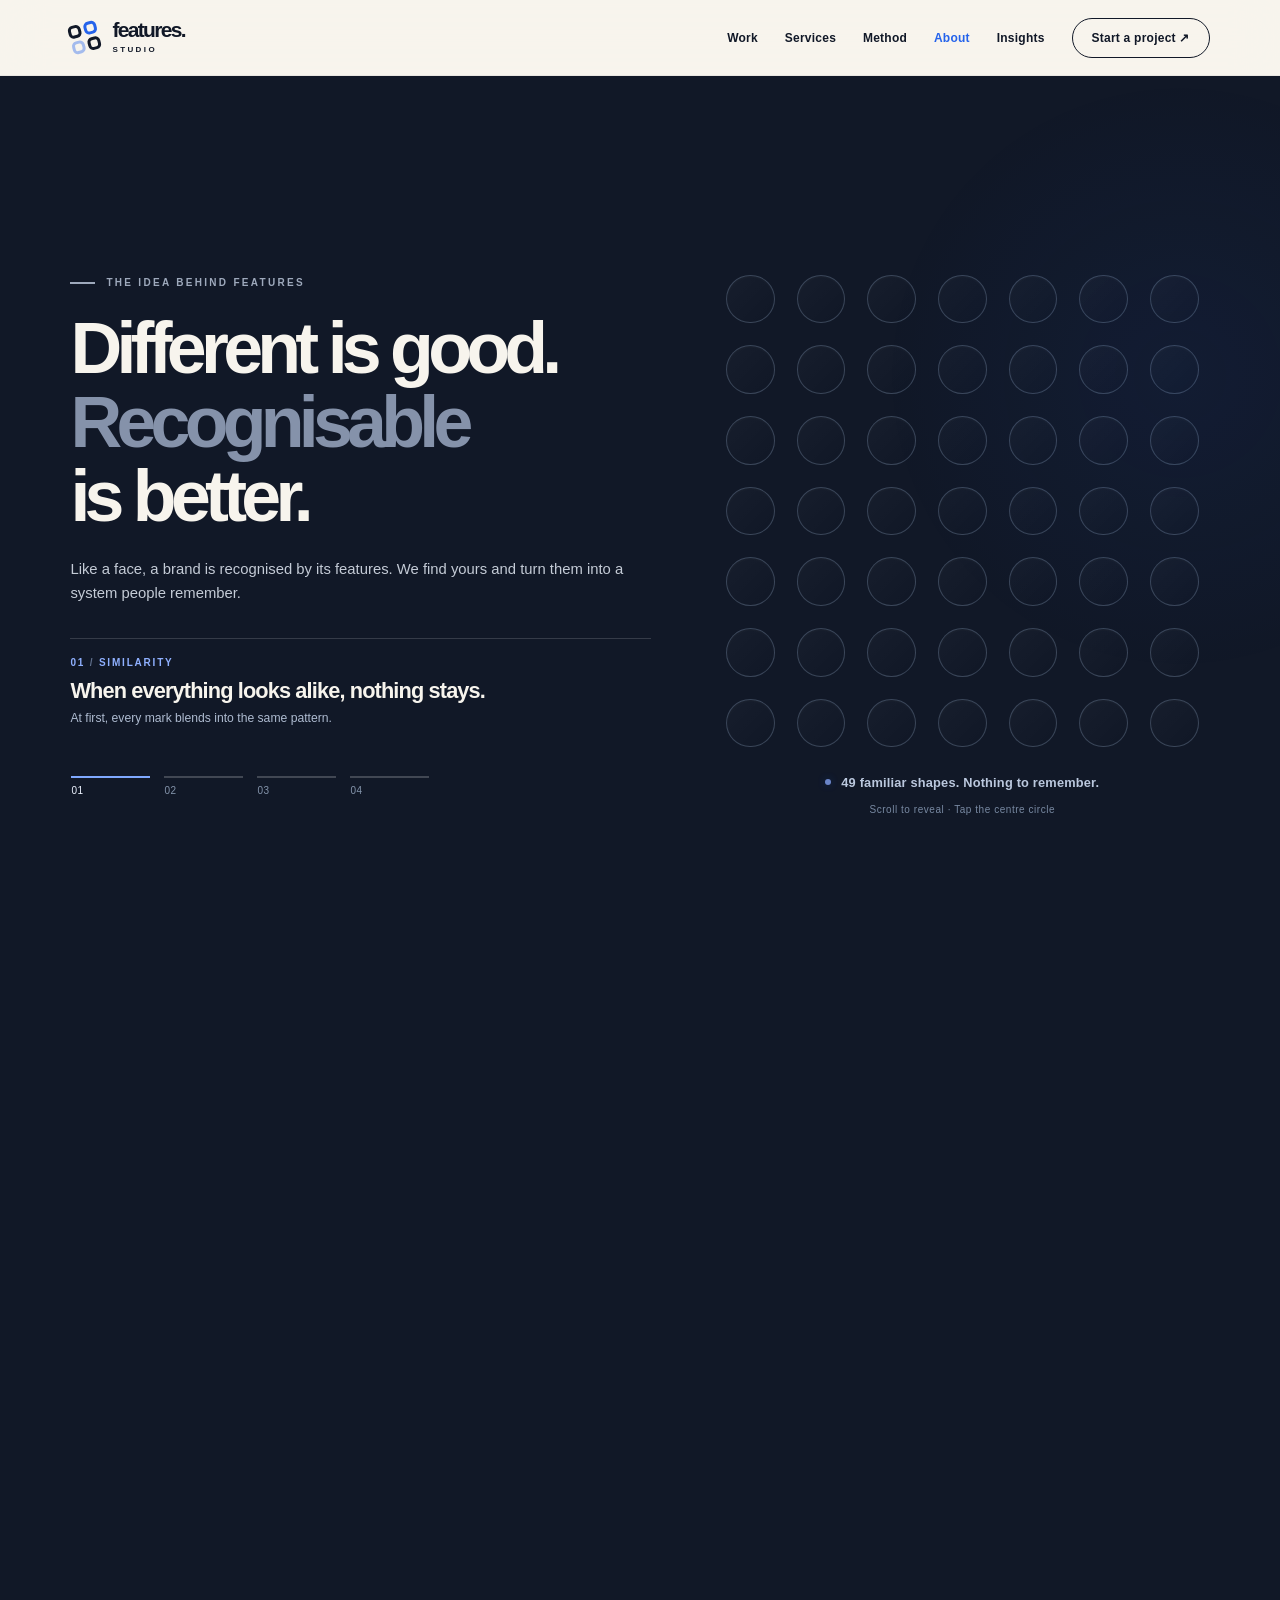
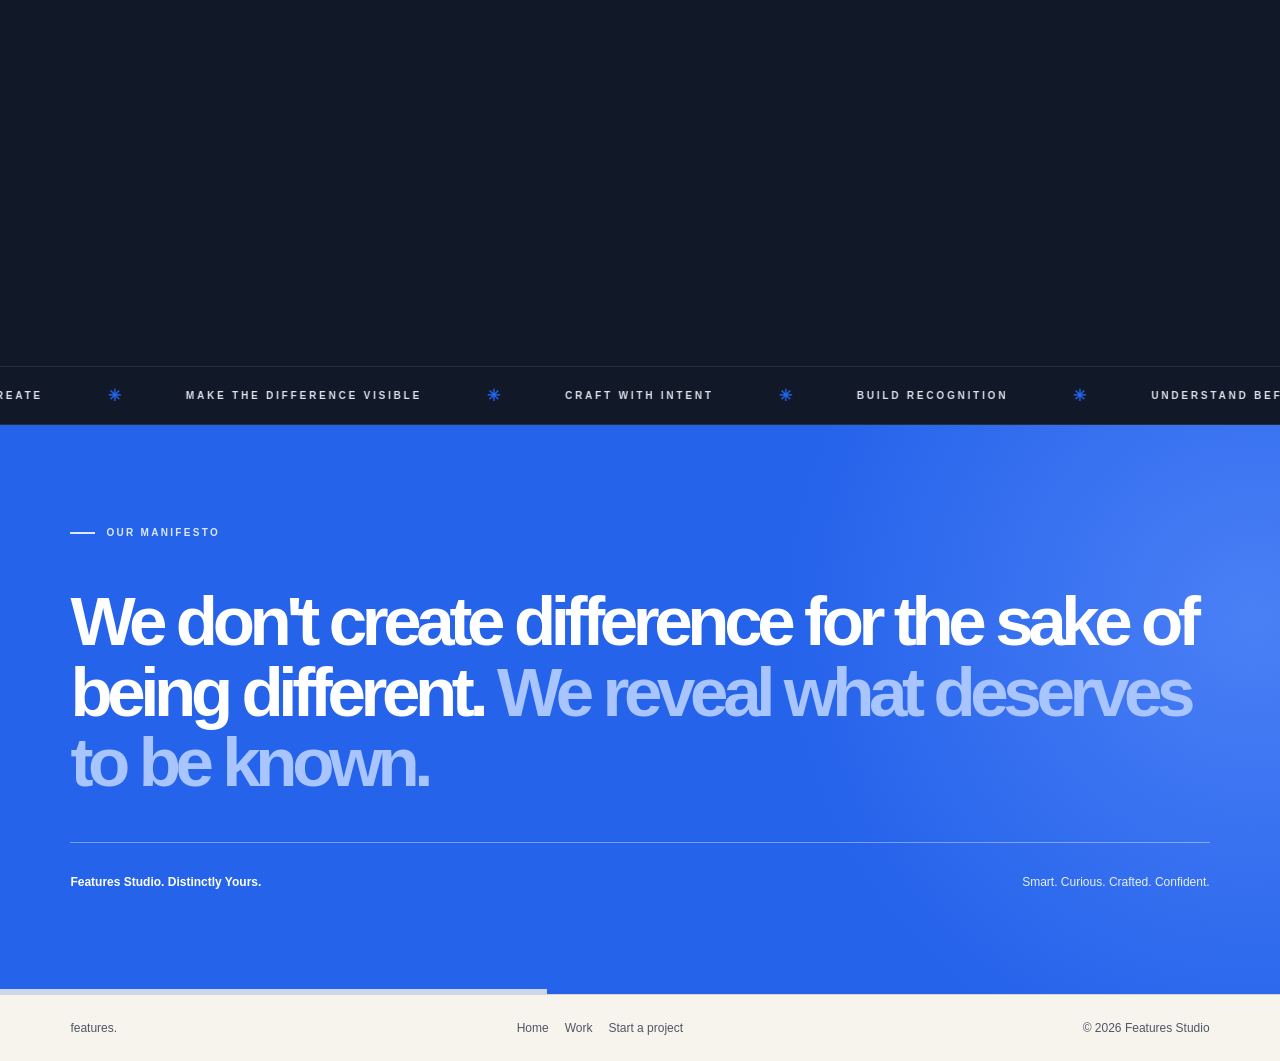
==== about.html @ ca1ebf0e "V10: add about.html" ====
<!DOCTYPE html>
<html lang="en"><head><meta charset="UTF-8"><meta name="viewport" content="width=device-width, initial-scale=1"><meta name="theme-color" content="#F7F4ED"><meta name="description" content="What makes a brand recognisable: the Features Studio philosophy."><title>About — Features Studio</title><link rel="stylesheet" href="studio-v10.css"><script>document.documentElement.classList.add('has-js')</script></head><body class="inner-page"><a class="a11y-skip" href="#main">Skip to content</a>
  <header class="site-nav" id="topbar">
    <a class="brand" href="index.html" aria-label="Features Studio home">
      <span class="brand-icon" aria-hidden="true"><span></span><span></span><span></span><span></span></span>
      <span class="brand-word">features.<small>studio</small></span>
    </a>
    <nav class="nav-links" id="navlinks" aria-label="Main navigation"><a href="work.html">Work</a><a href="services.html">Services</a><a href="method.html">Method</a><a href="about.html" aria-current="page">About</a><a href="insights.html">Insights</a><a href="contact.html" class="nav-cta">Start a project ↗</a></nav>
    <button class="menu-button" id="menubtn" aria-label="Open navigation" aria-controls="navlinks" aria-expanded="false"><svg viewBox="0 0 24 24" fill="none" stroke="currentColor" stroke-width="1.8" stroke-linecap="round"><path d="M3 8h18M3 16h18"/></svg></button>
  </header>
  <main id="main" class="site-content"><section class="idea idea-recognition" id="philosophy" aria-labelledby="idea-title" data-stage="0">
      <div class="idea-sticky">
        <div class="wrap idea-grid">
          <div class="idea-copy">
            <div class="overline" style="color:#9ea9bc">The idea behind Features</div>
            <h2 id="idea-title">Different is good.<br/><em>Recognisable</em><br/>is better.</h2>
            <p class="intro">Like a face, a brand is recognised by its features. We find yours and turn them into a system people remember.</p>
            <div class="recognition-copy" role="status" aria-live="polite" aria-atomic="true">
              <div class="recognition-caption"><span class="recognition-number" id="recognition-number">01</span><span class="recognition-divider"> / </span><span id="recognition-name">SIMILARITY</span></div>
              <h3 id="recognition-title">When everything looks alike, nothing stays.</h3>
              <p id="recognition-description">At first, every mark blends into the same pattern.</p>
            </div>
            <div class="recognition-navigation" role="group" aria-label="Explore the four stages of recognition">
              <button type="button" class="recognition-step is-active" data-recognition-step="0" aria-pressed="true" aria-label="Stage 1: Similarity"><span class="recognition-step-rail"></span><span>01</span></button>
              <button type="button" class="recognition-step" data-recognition-step="1" aria-pressed="false" aria-label="Stage 2: Distinction"><span class="recognition-step-rail"></span><span>02</span></button>
              <button type="button" class="recognition-step" data-recognition-step="2" aria-pressed="false" aria-label="Stage 3: System"><span class="recognition-step-rail"></span><span>03</span></button>
              <button type="button" class="recognition-step" data-recognition-step="3" aria-pressed="false" aria-label="Stage 4: Recognition"><span class="recognition-step-rail"></span><span>04</span></button>
            </div>
          </div>
          <div class="difference-board">
            <div class="recognition-visual">
              <div class="recognition-halo" aria-hidden="true"></div>
              <div class="recognition-grid-wrap">
                <svg class="recognition-connections" viewBox="0 0 700 700" aria-hidden="true" focusable="false">
                  <path d="M350 350 L350 250 M350 350 L250 350 M350 350 L450 350 M350 350 L350 450" />
                  <path class="recognition-secondary-lines" d="M350 250 L250 250 L250 350 M350 250 L450 250 L450 350 M250 350 L250 450 L350 450 M450 350 L450 450 L350 450" />
                </svg>
                <div class="dot-board" id="dotboard" aria-label="An interactive grid of 49 features. The centre is your defining feature; tap it to advance the story."></div>
              </div>
              <p class="recognition-visual-note"><span class="recognition-live-dot" aria-hidden="true"></span><span id="recognition-visual-label">49 familiar shapes. Nothing to remember.</span></p>
              <p class="recognition-hint" id="recognition-hint">Scroll to reveal · Tap the centre circle</p>
            </div>
          </div>
        </div>
      </div>
    </section><div class="ticker" aria-hidden="true"><div class="ticker-track"><span>Understand before create</span><b>✳</b><span>Make the difference visible</span><b>✳</b><span>Craft with intent</span><b>✳</b><span>Build recognition</span><b>✳</b><span>Understand before create</span><b>✳</b><span>Make the difference visible</span><b>✳</b><span>Craft with intent</span><b>✳</b><span>Build recognition</span><b>✳</b></div></div><section class="manifesto" id="studio" aria-labelledby="manifesto-title"><div class="wrap reveal"><div class="overline">Our manifesto</div><h2 id="manifesto-title">We don't create difference for the sake of being different. <em>We reveal what deserves to be known.</em></h2><div class="manifesto-foot"><strong>Features Studio. Distinctly Yours.</strong><span>Smart. Curious. Crafted. Confident.</span></div></div></section></main><footer class="page-footer"><a href="index.html" aria-label="Features Studio home">features.</a><nav aria-label="Footer navigation"><a href="index.html">Home</a><a href="work.html">Work</a><a href="contact.html">Start a project</a></nav><span>© <span id="year"></span> Features Studio</span></footer><script src="studio-v10.js" defer></script></body></html>
---- studio-v10.css ----
:root{--ink:#111827;--paper:#F7F4ED;--blue:#2563EB;--sand:#DCC9A6;--amber:#F97316;--soft-ink:#4f5665;--line:rgba(17,24,39,.14);--white:#fff;--ease:cubic-bezier(.2,.8,.2,1);--gutter:clamp(24px,5.5vw,104px)}
  *,*::before,*::after{box-sizing:border-box}
  html{scroll-behavior:smooth;scroll-padding-top:84px}
  body{margin:0;background:var(--paper);color:var(--ink);font-family:-apple-system,BlinkMacSystemFont,'Segoe UI',Arial,sans-serif;-webkit-font-smoothing:antialiased;overflow-x:hidden}
  a{color:inherit;text-decoration:none}
  button,input,textarea{font:inherit}
  button{cursor:pointer}
  ::selection{background:var(--blue);color:#fff}
  .a11y-skip{position:absolute;top:-60px;left:15px;z-index:100;color:#fff;background:var(--ink);padding:12px 15px}.a11y-skip:focus{top:12px}
  .site-nav{position:fixed;z-index:50;top:0;left:0;right:0;height:76px;display:flex;align-items:center;justify-content:space-between;padding:0 var(--gutter);background:rgba(247,244,237,.88);border-bottom:1px solid rgba(17,24,39,.06);backdrop-filter:blur(22px);-webkit-backdrop-filter:blur(22px);transition:box-shadow .3s ease,background .3s ease}
  .site-nav.scrolled{box-shadow:0 7px 36px rgba(17,24,39,.045)}
  .brand{display:flex;gap:13px;align-items:center;white-space:nowrap}
  .brand-icon{width:29px;height:29px;display:grid;grid-template-columns:repeat(2,1fr);gap:3px;transform:rotate(-15deg)}
  .brand-icon span{border:3.5px solid var(--ink);border-radius:5px}.brand-icon span:nth-child(2){border-color:var(--blue)}.brand-icon span:nth-child(3){border-color:var(--blue);opacity:.4}
  .brand-word{font-size:21px;font-weight:780;letter-spacing:-.08em;line-height:.9}.brand-word small{display:block;font-weight:650;font-size:8px;letter-spacing:.3em;margin-top:6px;text-transform:uppercase}
  .nav-links{display:flex;align-items:center;gap:clamp(21px,2.25vw,42px)}.nav-links a{font-size:12px;font-weight:620;letter-spacing:.02em;transition:color .2s}.nav-links a:hover{color:var(--blue)}
  .nav-links .nav-cta{padding:12px 19px;border:1px solid var(--ink);border-radius:50px}.nav-links .nav-cta:hover{border-color:var(--blue)}
  .menu-button{display:none;width:44px;height:44px;border:0;background:none;align-items:center;justify-content:center;color:var(--ink)}.menu-button svg{width:25px;height:25px}
  .site-content{padding-top:76px}.wrap{max-width:1680px;margin:0 auto;padding-inline:var(--gutter)}
  .overline{font-size:10px;font-weight:720;letter-spacing:.23em;text-transform:uppercase;display:flex;align-items:center;gap:11px}.overline:before{content:"";width:25px;height:2px;background:currentColor;display:inline-block}
  .section-index{display:flex;align-items:center;gap:14px;color:#657086;font-weight:650;font-size:11px;letter-spacing:.14em;text-transform:uppercase}.section-index .index-number{color:var(--blue)}
  .hero{min-height:calc(100vh - 76px);position:relative;overflow:hidden;padding-top:clamp(80px,10vw,140px);padding-bottom:30px}
  .hero-copy{position:relative;z-index:2;max-width:1370px;margin:auto;text-align:center}
  .hero-kicker{font-size:10px;font-weight:700;letter-spacing:.24em;text-transform:uppercase;color:#5e6778;margin-bottom:33px}
  .hero h1{font-size:clamp(52px,7.5vw,122px);letter-spacing:-.087em;font-weight:690;line-height:.99;margin:0 auto;max-width:1390px}
  .hero h1 .line{display:block}.hero h1 .blue{color:var(--blue)}
  .hero-desc{font-size:clamp(14px,1.37vw,18px);color:#5c6574;max-width:440px;line-height:1.66;margin:29px auto 0}
  .hero-actions{display:flex;gap:10px;justify-content:center;margin-top:28px}
  .pill{display:inline-flex;align-items:center;justify-content:center;gap:13px;border-radius:100px;font-size:12px;font-weight:680;min-height:47px;padding:0 21px;transition:transform .25s var(--ease),background .25s,box-shadow .25s;border:1px solid transparent}
  .pill:hover{transform:translateY(-2px)}.pill.solid{background:var(--ink);color:var(--paper)}.pill.solid:hover{background:var(--blue);box-shadow:0 12px 30px #2563eb25}.pill.outline{border-color:#bec3cc;background:rgba(255,255,255,.16)}.pill.outline:hover{border-color:var(--blue)}
  .pill svg{width:15px;height:15px}
  .hero-art{position:relative;margin:clamp(25px,4vw,60px) auto 0;max-width:1360px;min-height:clamp(280px,34vw,530px);isolation:isolate}
  .hero-art:before{content:"";position:absolute;left:50%;top:55%;width:70%;height:50%;transform:translate(-50%,-50%);background:radial-gradient(ellipse,#2563eb18,transparent 70%);filter:blur(20px)}
  .hero-visual{position:absolute;inset:-7% 0 -13%;width:100%;height:116%;overflow:visible;filter:drop-shadow(0 30px 22px #0d2f7b10)}
  .orbit-group{transform-origin:50% 52%;animation:levitate 9s ease-in-out infinite}.orbit-group.alt{animation-delay:-4s}
  @keyframes levitate{0%,100%{transform:translateY(-7px) rotate(-1deg)}50%{transform:translateY(8px) rotate(1deg)}}
  .hero-meta{position:absolute;left:var(--gutter);bottom:15px;color:#7b7f88;font-size:10px;line-height:1.8;letter-spacing:.1em}.hero-meta-right{left:auto;right:var(--gutter);text-align:right}
  .ticker{background:var(--ink);color:#dfe4ec;border-top:1px solid #ffffff19;border-bottom:1px solid #ffffff19;overflow:hidden;display:flex;white-space:nowrap;padding:19px 0;gap:65px}
  .ticker-track{display:flex;align-items:center;gap:65px;min-width:max-content;animation:marquee 32s linear infinite}.ticker span{font-size:10px;letter-spacing:.28em;text-transform:uppercase;font-weight:760}.ticker b{color:var(--blue);font-size:16px}@keyframes marquee{to{transform:translateX(-50%)}}
  .idea{background:var(--ink);color:var(--paper);padding:clamp(120px,14vw,215px) 0 clamp(100px,10vw,180px);overflow:hidden;position:relative}
  .idea:after{content:"";position:absolute;right:-200px;top:0;width:600px;height:600px;background:radial-gradient(circle,#2563eb10,transparent 70%);pointer-events:none}
  .idea-grid{display:grid;grid-template-columns:1.2fr 1fr;align-items:center;gap:8%}.idea h2{font-size:clamp(54px,6.1vw,104px);font-weight:620;line-height:1.035;letter-spacing:-.08em;margin:32px 0 31px;max-width:850px}.idea h2 em{font-style:normal;color:#8592aa}.idea .intro{color:#c4cbd6;font-size:clamp(15px,1.3vw,19px);max-width:490px;line-height:1.7}
  .difference-board{position:relative;height:clamp(400px,45vw,600px);display:flex;align-items:center;justify-content:center}
  .dot-board{display:grid;grid-template-columns:repeat(7,1fr);gap:clamp(9px,1.4vw,20px);transform:perspective(900px) rotateX(7deg) rotateY(-9deg)}.dot-board span{display:block;width:clamp(24px,3.1vw,46px);height:clamp(24px,3.1vw,46px);border-radius:50%;border:1.7px solid #68718180;background:linear-gradient(135deg,#ffffff05,#ffffff01);transition:transform .4s var(--ease),border-color .4s}.dot-board span:hover{transform:scale(1.22);border-color:var(--sand)}.dot-board span.the-one{background:radial-gradient(circle at 32% 25%,#8ab2ff,var(--blue) 55%,#0d3287);border-color:#9bc0ff;box-shadow:0 0 26px #2563eb8a,0 0 100px #2563eb55;transform:scale(1.24);animation:pulse 4s ease-in-out infinite}@keyframes pulse{50%{box-shadow:0 0 45px #2563ebaa,0 0 115px #2563eb66;transform:scale(1.38)}}
  .board-note{position:absolute;font-size:10px;letter-spacing:.12em;color:#7b879e;bottom:15px;right:8%;text-transform:uppercase}
  .statement-strip{padding:30px 0 70px;background:var(--ink);color:#8c9bb4}.statement-strip .wrap{display:flex;justify-content:space-between;gap:25px;border-top:1px solid #ffffff28;padding-top:29px}.statement-strip span{font-size:11px;letter-spacing:.1em;text-transform:uppercase}.statement-strip strong{color:var(--paper)}
  .work{background:var(--paper);padding:clamp(100px,11vw,170px) 0}.section-header{display:flex;justify-content:space-between;align-items:end;gap:30px;margin-bottom:56px}.section-header h2{font-size:clamp(48px,6.3vw,108px);line-height:1;letter-spacing:-.082em;font-weight:650;margin:22px 0 0}.section-header p{color:#626d7a;max-width:300px;font-size:14px;line-height:1.6;margin:0 0 10px}
  .work-grid{display:grid;grid-template-columns:1.28fr 1fr;gap:24px}.work-card{min-width:0}.work-card:nth-child(3){grid-column:1/-1}.work-visual{position:relative;height:clamp(370px,40vw,630px);border-radius:18px;overflow:hidden;isolation:isolate;display:flex;align-items:center;justify-content:center;transition:border-radius .45s var(--ease)}.work-card:hover .work-visual{border-radius:31px}.work-card:nth-child(3) .work-visual{height:clamp(340px,34vw,490px)}
  .work-visual .visual-label{position:absolute;top:24px;left:26px;font-size:10px;font-weight:750;letter-spacing:.18em;z-index:2}.work-visual .visual-index{position:absolute;bottom:22px;right:26px;font-size:10px;font-weight:720;letter-spacing:.1em;z-index:2}
  .study-a{background:#d7e2fa}.study-a .columns{display:flex;align-items:end;gap:clamp(8px,1.6vw,24px);transform:rotate(-18deg) translateY(45px)}.study-a .columns span{display:block;width:clamp(65px,10vw,155px);height:clamp(270px,36vw,520px);border-radius:100px;background:linear-gradient(90deg,#1548bd,#4177ec 55%,#1749b2);box-shadow:24px 20px 35px #143a9a33;transform:translateY(var(--y));transition:transform .8s var(--ease)}.study-a:hover .columns span{transform:translateY(calc(var(--y) - 22px))}.study-a .columns span:nth-child(2){background:linear-gradient(90deg,#101827,#28364d 70%,#101827)}.study-a .columns span:nth-child(4){background:linear-gradient(90deg,#c7ad7e,#e7d9be 60%,#b29a6b)}
  .study-b{background:#172235;color:#fff}.study-b:before{content:"";width:85%;aspect-ratio:1;position:absolute;border-radius:50%;background:radial-gradient(circle at 27% 30%,#ffbf77 0%,#f97316 26%,#b94708 48%,#172235 70%);filter:blur(1px)}.study-b:after{content:"";position:absolute;width:60%;aspect-ratio:1;border:2px solid #ffffff50;border-radius:50%;transform:rotate(-30deg) skew(24deg,6deg);box-shadow:0 0 0 30px #ffffff08,0 0 0 60px #ffffff06,0 0 0 90px #ffffff04;transition:transform .8s var(--ease)}.study-b:hover:after{transform:rotate(7deg) skew(17deg,6deg)}
  .study-c{background:#ded3bd}.study-c .tile-grid{width:105%;height:145%;display:grid;grid-template-columns:repeat(9,1fr);grid-template-rows:repeat(4,1fr);gap:12px;transform:rotate(-12deg)}.study-c .tile-grid span{border-radius:50px;background:#c8b793;box-shadow:inset 0 0 0 1px #ffffff35}.study-c .tile-grid span:nth-child(3n){background:#e7ddcb}.study-c .tile-grid span:nth-child(9),.study-c .tile-grid span:nth-child(12),.study-c .tile-grid span:nth-child(16),.study-c .tile-grid span:nth-child(21){background:var(--blue);box-shadow:inset 3px 3px 10px #ffffff55,0 5px 18px #2563eb50}.study-c .tile-caption{position:absolute;background:var(--paper);padding:24px 30px;border-radius:12px;box-shadow:0 20px 70px #11182721;text-align:center;z-index:2;min-width:280px;transform:rotate(-5deg)}.tile-caption .tile-big{display:block;font-size:clamp(40px,5.4vw,82px);line-height:1;letter-spacing:-.08em;font-weight:730}.tile-caption .tile-small{display:block;font-size:11px;letter-spacing:.16em;text-transform:uppercase;margin-top:10px}
  .work-caption{padding:19px 4px 27px;display:flex;justify-content:space-between;gap:18px}.work-caption h3{font-size:clamp(20px,2.2vw,31px);letter-spacing:-.048em;font-weight:650;margin:0}.work-caption p{margin:8px 0 0;font-size:12px;color:#6e7581}.work-caption .icon-link{width:34px;height:34px;display:grid;place-items:center;border:1px solid #929ba6;border-radius:50%;flex:none}.work-caption .icon-link svg{width:16px;height:16px}
  .work-disclaimer{font-size:11px;color:#78808c;line-height:1.7;border-top:1px solid var(--line);padding-top:18px;margin-top:20px}
  .method{padding:clamp(105px,11vw,190px) 0;background:#e9e4db}.method-top{display:grid;grid-template-columns:1fr 1fr;gap:10%}.method h2{font-size:clamp(53px,7vw,112px);font-weight:650;letter-spacing:-.084em;line-height:.99;margin:25px 0 35px}.method-top p{font-size:clamp(17px,1.5vw,22px);line-height:1.62;color:#5c6574;max-width:470px;align-self:end;margin-bottom:42px}
  .stages{display:grid;grid-template-columns:repeat(5,1fr);gap:0;margin-top:90px;border-top:1px solid #a6aaac}.stage{padding:26px clamp(10px,1.5vw,24px) 12px 0;position:relative;min-height:225px}.stage:before{content:"";width:9px;height:9px;background:var(--blue);border-radius:50%;position:absolute;top:-5px;left:0}.stage .num{font-size:12px;color:#778093}.stage h3{font-size:clamp(24px,2.8vw,42px);letter-spacing:-.06em;margin:45px 0 12px}.stage p{color:#666d77;font-size:12px;line-height:1.7;max-width:210px}
  .method-note{border-top:1px solid #a6aaac;margin-top:60px;padding-top:30px;display:flex;justify-content:space-between;gap:20px;align-items:center;font-size:12px}.method-note span{color:#6a707b}
  .services{padding:clamp(100px,12vw,190px) 0;background:var(--paper)}.services-head{display:grid;grid-template-columns:1fr 1fr;gap:40px;align-items:end;margin-bottom:70px}.services h2{font-size:clamp(55px,7.2vw,118px);letter-spacing:-.085em;line-height:1;margin:23px 0 0;font-weight:660}.services-head p{max-width:480px;color:#626d7a;font-size:clamp(15px,1.35vw,20px);line-height:1.7;justify-self:end}
  .service-list{border-top:1px solid var(--line)}.service{border-bottom:1px solid var(--line);display:grid;grid-template-columns:100px 1fr 1fr 40px;gap:18px;align-items:center;padding:29px 8px;transition:padding .3s,background .3s;min-height:114px}.service:hover{padding-left:22px;background:#ffffff88}.service .s-num{font-size:11px;color:#677183}.service h3{font-size:clamp(24px,3.1vw,46px);margin:0;font-weight:630;letter-spacing:-.064em}.service p{margin:0;color:#68717d;line-height:1.6;font-size:13px;max-width:385px}.service .circle-arrow{border:1px solid #a7afb9;border-radius:50%;width:38px;height:38px;display:grid;place-items:center}.circle-arrow svg{width:15px;height:15px}
  .manifesto{background:var(--blue);color:#fff;position:relative;overflow:hidden;padding:clamp(110px,12vw,190px) 0}.manifesto:before{content:"";position:absolute;inset:-30%;background:radial-gradient(circle at 80% 40%,#6b99ff88 0%,transparent 27%);pointer-events:none}.manifesto .wrap{position:relative}.manifesto .overline{color:#dce8ff}.manifesto h2{font-size:clamp(54px,7vw,115px);line-height:1.02;letter-spacing:-.078em;font-weight:620;max-width:1180px;margin:50px 0 45px}.manifesto h2 em{font-style:normal;color:#a9c5ff}.manifesto-foot{border-top:1px solid #ffffff60;padding-top:30px;display:flex;justify-content:space-between;gap:25px;font-size:12px;line-height:1.6;color:#e7efff}.manifesto-foot strong{color:white}
  .thinking{padding:clamp(105px,12vw,190px) 0;background:var(--paper)}.thinking-grid{display:grid;grid-template-columns:repeat(3,1fr);gap:24px}.thought{padding:35px 0 40px;border-top:1px solid var(--ink)}.thought .thought-num{font-size:11px;color:var(--blue);font-weight:750}.thought h3{font-size:clamp(25px,2.9vw,43px);font-weight:630;letter-spacing:-.06em;line-height:1.16;margin:48px 0 18px;max-width:380px}.thought p{font-size:13px;color:#626c78;line-height:1.8;max-width:350px}
  .contact{background:var(--ink);color:var(--paper);padding:clamp(100px,10vw,165px) 0 35px;overflow:hidden}.contact-content{display:grid;grid-template-columns:1.2fr .8fr;gap:12%;align-items:end}.contact h2{font-size:clamp(58px,7vw,114px);line-height:1;letter-spacing:-.08em;font-weight:650;margin:28px 0 35px}.contact h2 span{color:#8192b1}.contact p{font-size:17px;line-height:1.6;color:#c3cad5;max-width:390px}.project-form{border-top:1px solid #ffffff55;padding-top:24px}.project-form label{font-size:10px;font-weight:720;letter-spacing:.12em;color:#bfc8d8;text-transform:uppercase;display:block;margin:20px 0 8px}.project-form input,.project-form textarea{width:100%;border:0;border-bottom:1px solid #ffffff44;border-radius:0;background:transparent;color:white;padding:10px 2px 15px;outline:0;font-size:15px;transition:border-color .2s}.project-form input::placeholder,.project-form textarea::placeholder{color:#79869a}.project-form input:focus,.project-form textarea:focus{border-color:#8db1ff}.project-form textarea{min-height:90px;resize:vertical}.project-form button{background:var(--paper);color:var(--ink);border:0;margin-top:22px}.project-form button:hover{background:#dae5ff}.form-note{font-size:10px!important;color:#9aa6bc!important;margin-top:13px!important;max-width:450px!important}.form-feedback{font-size:12px!important;color:#b9d0ff!important;margin-top:12px!important;min-height:20px}
  .footer{border-top:1px solid #ffffff2e;margin-top:clamp(90px,12vw,170px);padding-top:24px;display:flex;justify-content:space-between;align-items:center;gap:20px;color:#a6afbd;font-size:11px}.footer strong{font-size:20px;letter-spacing:-.08em;color:#fff}.footer-links{display:flex;gap:24px}.footer a:hover{color:white}
  html.has-js .reveal{opacity:0;transform:translateY(35px);transition:opacity .8s var(--ease),transform .8s var(--ease)}html.has-js .reveal.is-visible{opacity:1;transform:translateY(0)}
  @media (min-width:801px){.hero{padding-top:clamp(60px,6vw,90px)}.hero-kicker{margin-bottom:22px}.hero h1{font-size:clamp(65px,6.3vw,108px)}.hero-desc{margin-top:22px}.hero-actions{margin-top:20px}.hero-art{margin-top:16px}}
  @media (max-width:1100px){.idea-grid{gap:4%}.work-grid{gap:16px}.service{grid-template-columns:70px 1fr 1fr 40px}.contact-content{gap:6%}}
  @media (max-width:800px){:root{--gutter:24px}.site-nav{height:68px}.site-content{padding-top:68px}.menu-button{display:flex}.nav-links{position:absolute;top:68px;left:0;right:0;padding:20px 24px 27px;background:var(--paper);border-bottom:1px solid var(--line);display:none;flex-direction:column;align-items:stretch;gap:0;box-shadow:0 20px 30px #11182714}.nav-links.open{display:flex}.nav-links a{font-size:16px;padding:15px 0}.nav-links .nav-cta{padding:13px 20px;text-align:center;margin-top:9px}.hero{padding-top:95px;min-height:0}.hero h1{font-size:clamp(46px,10vw,85px)}.hero-art{min-height:310px;margin-top:40px}.hero-meta{display:none}.idea-grid{grid-template-columns:1fr;gap:8px}.idea{padding-top:110px}.idea h2{max-width:700px}.difference-board{height:380px}.dot-board span{width:34px;height:34px}.section-header{align-items:start;flex-direction:column}.work-grid{grid-template-columns:1fr}.work-card:nth-child(3){grid-column:auto}.work-visual,.work-card:nth-child(3) .work-visual{height:clamp(350px,78vw,600px)}.study-a .columns span{height:440px;width:120px}.method-top,.services-head,.contact-content{grid-template-columns:1fr;gap:0}.method-top p,.services-head p{justify-self:start;max-width:650px}.stages{grid-template-columns:repeat(2,1fr);margin-top:60px;row-gap:10px}.stage{min-height:190px}.service{grid-template-columns:45px 1fr 40px;gap:10px}.service p{grid-column:2;grid-row:2}.service .circle-arrow{grid-column:3;grid-row:1}.thinking-grid{grid-template-columns:1fr;gap:0}.thought{padding:24px 0}.thought h3{margin-top:20px}.contact-content{gap:70px}.footer{flex-wrap:wrap}}
  @media (max-width:500px){.brand-word{font-size:19px}.brand-icon{width:25px;height:25px}.hero{padding-top:73px}.hero-kicker{font-size:9px;margin-bottom:23px}.hero h1{font-size:clamp(44px,11.7vw,61px);letter-spacing:-.078em}.hero-desc{font-size:13px;max-width:320px;margin-top:22px}.hero-actions{gap:8px}.pill{padding:0 15px;min-height:44px;font-size:11px}.hero-art{min-height:250px;margin-top:19px}.hero-visual{inset:-3% -13% -13%;width:126%;height:110%}.ticker{padding:14px 0}.idea h2,.section-header h2,.method h2,.services h2,.contact h2{font-size:clamp(48px,12.6vw,69px)}.idea .intro{font-size:15px}.dot-board{gap:9px}.dot-board span{width:30px;height:30px}.difference-board{height:300px}.statement-strip .wrap{flex-wrap:wrap}.section-header{margin-bottom:30px}.section-header p{font-size:13px}.work-visual,.work-card:nth-child(3) .work-visual{height:370px}.study-a .columns span{width:78px;height:360px}.study-c .tile-grid{width:170%}.tile-caption{min-width:220px!important;padding:20px!important}.method{padding:105px 0}.stages{grid-template-columns:1fr 1fr}.stage{min-height:168px}.stage h3{font-size:27px;margin-top:38px}.stage p{font-size:11px}.method-note{align-items:start;flex-direction:column}.service{padding:25px 0;grid-template-columns:30px 1fr 34px}.service h3{font-size:26px}.service p{font-size:12px}.service .circle-arrow{width:31px;height:31px}.manifesto h2{font-size:clamp(44px,11.2vw,61px)}.manifesto-foot{flex-direction:column}.contact h2{font-size:clamp(55px,12.5vw,70px)}.contact p{font-size:14px}.footer{gap:25px}.footer-links{gap:18px}}
  @media (prefers-reduced-motion:reduce){*,*::before,*::after{scroll-behavior:auto!important;animation-duration:.01ms!important;animation-iteration-count:1!important;transition-duration:.01ms!important}.reveal{opacity:1;transform:none}}

  /* Portfolio library: actual work published by Features Studio on Behance */
  .portfolio-card{min-width:0}.project-hit{display:block;color:inherit;outline-offset:5px}.feature-thumb{position:relative;overflow:hidden;aspect-ratio:1.25;background:var(--project-bg,#111827);border-radius:16px;isolation:isolate}
  .feature-thumb.hero-thumb{aspect-ratio:1.28}.feature-thumb img{display:block;width:100%;height:100%;object-fit:cover;transition:transform .75s cubic-bezier(.19,1,.22,1),filter .5s;filter:saturate(.98)}
  .project-hit:hover img,.project-hit:focus-visible img{transform:scale(1.065);filter:saturate(1.08)}
  .project-number,.project-open{position:absolute;z-index:2;top:20px;color:#fff;font-weight:750;letter-spacing:.12em;text-shadow:0 1px 10px rgba(0,0,0,.4)}.project-number{left:23px;font-size:10px}.project-open{right:19px;font-size:21px;width:34px;height:34px;border:1px solid #ffffff99;border-radius:50%;text-align:center;line-height:30px;transition:background .25s,color .25s}.project-hit:hover .project-open{background:#fff;color:#111827;text-shadow:none}
  .project-info{display:flex;justify-content:space-between;align-items:flex-start;gap:12px;padding:18px 3px 28px}.project-info h3{margin:0;font-size:clamp(19px,2.1vw,30px);line-height:1.12;letter-spacing:-.05em;font-weight:680}.project-info p{margin:9px 0 0;font-size:12px;color:#707785}.project-link-icon{font-size:21px;color:var(--blue);line-height:1}
  .image-fallback{display:none;position:absolute;inset:0;align-items:center;justify-content:center;padding:30px;color:#fff;line-height:1.5;font-size:14px;font-weight:650;text-align:center;background:#111827cc}.asset-unavailable .image-fallback{display:flex}.asset-unavailable .project-number,.asset-unavailable .project-open{display:none}
  .portfolio-actions{margin-top:38px;display:flex;align-items:center;justify-content:space-between;gap:20px;flex-wrap:wrap;border-top:1px solid var(--line);padding-top:23px}.portfolio-actions .source{font-size:11px;color:#737b87;max-width:530px;line-height:1.8}
  .portfolio-more{font-size:12px;letter-spacing:.03em;white-space:nowrap;display:inline-flex;align-items:center;gap:10px;padding:13px 20px;border:1px solid #111827;border-radius:40px;font-weight:720;transition:.25s}.portfolio-more:hover{background:var(--ink);color:white}
  .work-grid.portfolio-preview{grid-template-columns:repeat(2,minmax(0,1fr));gap:24px}.work-grid.portfolio-preview .work-card:nth-child(3){grid-column:auto}
  .work-grid.portfolio-preview .feature-thumb{aspect-ratio:1.45}
  @media(max-width:800px){.work-grid.portfolio-preview{grid-template-columns:1fr 1fr;gap:15px}.project-info h3{font-size:20px}.feature-thumb{border-radius:12px}.project-number{left:13px;top:15px;font-size:9px}.project-open{top:12px;right:12px;width:30px;height:30px;line-height:25px}}
  @media(max-width:600px){.work-grid.portfolio-preview{grid-template-columns:1fr}.work-grid.portfolio-preview .feature-thumb{aspect-ratio:1.3}.portfolio-actions{margin-top:20px}.portfolio-more{width:100%;justify-content:center}}

  
  /* FEATURES STUDIO / Scroll-directed experience v3 */
  .scroll-meter{position:fixed;z-index:80;inset:0 auto auto 0;height:3px;width:100%;transform-origin:left center;transform:scaleX(0);background:var(--blue);pointer-events:none}
  .site-nav{will-change:transform;transition:transform .42s cubic-bezier(.2,.8,.2,1),box-shadow .3s ease,background .3s ease}
  .site-nav.nav-hidden:not(:focus-within){transform:translateY(-105%)}
  .hero-copy,.hero-visual{will-change:transform}.hero-copy{transform:translate3d(0,var(--hero-copy-y,0px),0);opacity:var(--hero-opacity,1)}
  .hero-visual{transform:translate3d(0,var(--hero-art-y,0px),0) scale(var(--hero-art-scale,1));transform-origin:center 50%}
  .hero-art{perspective:1000px}.hero .hero-meta{transform:translate3d(0,var(--hero-meta-y,0px),0)}
  .ticker-track{animation:none;transform:translate3d(var(--ticker-offset,0px),0,0);will-change:transform}
  .scroll-story{height:320vh;height:320svh;position:relative;background:var(--ink);color:var(--paper)}
  .story-sticky{height:100vh;height:100svh;min-height:540px;position:sticky;top:0;overflow:hidden;isolation:isolate}
  .story-sticky::before{content:"";pointer-events:none;position:absolute;inset:0;background:radial-gradient(circle at 76% 49%,#1b448430 0%,transparent 49%)}
  .story-container{height:100%;width:100%;max-width:1680px;margin:auto;padding:clamp(38px,5vw,75px) var(--gutter) clamp(35px,4vw,65px);display:flex;flex-direction:column;position:relative}
  .story-topline,.story-bottomline{display:flex;justify-content:space-between;align-items:center;gap:22px;position:relative;z-index:2}
  .story-topline .overline{color:#acb9cb}.story-step{display:flex;align-items:center;gap:4px;font-size:12px;font-weight:750;letter-spacing:.1em;white-space:nowrap}.story-step-muted{color:#7486a2}
  .story-progress-track{width:110px;height:2px;background:#ffffff2b;margin-left:15px;overflow:hidden}.story-progress-fill{width:100%;height:100%;background:#7ea7ff;transform:scaleX(0);transform-origin:left}
  .story-layout{position:relative;flex:1;display:grid;grid-template-columns:1.08fr .92fr;min-height:0;align-items:center;gap:3%}
  .story-text{position:relative;z-index:4;height:100%;display:flex;align-items:center;pointer-events:none}
  .story-panel{position:absolute;left:0;right:0;top:50%;transform:translate3d(0,calc(-50% + 26px),0);opacity:0;visibility:visible;max-width:750px}
  .story-panel.is-current{visibility:visible;opacity:1;transform:translate3d(0,-50%,0)}
  .story-label{font-size:11px;font-weight:780;letter-spacing:.24em;color:#87a9ff}
  .story-panel h2{font-size:clamp(48px,6vw,101px);font-weight:640;letter-spacing:-.083em;line-height:1.03;margin:31px 0 24px}
  .story-panel h2 em{font-style:normal;color:#7fa5ff}.story-panel p{max-width:470px;color:#bbc6d5;font-size:clamp(15px,1.37vw,19px);line-height:1.73}
  .story-geometry{height:min(640px,68vh);width:100%;position:relative;display:grid;place-items:center;align-self:center;overflow:visible}
  .story-aura{position:absolute;width:94%;aspect-ratio:1;border-radius:50%;background:radial-gradient(circle,#2563eb25,transparent 67%);filter:blur(26px);transform:scale(var(--aura-scale,1));opacity:.85}
  .story-geometry svg{height:100%;width:100%;max-width:640px;overflow:visible;filter:drop-shadow(0 20px 35px rgba(0,0,0,.22))}
  .story-ring,.story-spark{transform-origin:310px 310px;will-change:transform}
  .story-geometry-note{position:absolute;bottom:5px;right:2px;color:#71849e;font-size:9px;letter-spacing:.16em;white-space:nowrap;font-weight:750}
  .story-bottomline{font-size:10px;letter-spacing:.16em;text-transform:uppercase;color:#8292aa;border-top:1px solid #ffffff24;padding-top:24px}
  .work-card .feature-thumb img{will-change:transform;transform:translate3d(0,var(--project-shift,0px),0) scale(1.12)!important}
  .work-card:hover .feature-thumb img,.work-card:focus-within .feature-thumb img{transform:translate3d(0,var(--project-shift,0px),0) scale(1.18)!important}
  .work-card .feature-thumb{clip-path:inset(0 0 0 0 round 16px);transition:clip-path .65s var(--ease)}
  .work-card:hover .feature-thumb{clip-path:inset(0 0 0 0 round 27px)}
  .stages{position:relative}.stages::after{content:"";position:absolute;top:-1px;left:0;height:2px;width:100%;background:var(--blue);transform:scaleX(var(--method-progress,0));transform-origin:left;pointer-events:none;transition:transform .12s linear}
  .stage:before{transition:transform .4s ease,box-shadow .4s ease}.stage.method-active:before{transform:scale(1.5);box-shadow:0 0 0 6px #2563eb1d}.stage.method-active h3{color:#225be1}
  .manifesto::after{content:"";position:absolute;bottom:0;left:0;height:5px;width:100%;background:#f7f4ed;opacity:.8;transform-origin:left;transform:scaleX(var(--manifesto-progress,0));pointer-events:none}
  .manifesto h2{transform:translate3d(0,var(--manifesto-shift,0px),0)}
  .up-indicator{position:fixed;right:24px;bottom:26px;width:45px;height:45px;border-radius:50%;border:1px solid #d1d4da;background:#f7f4ede8;backdrop-filter:blur(16px);color:var(--ink);box-shadow:0 5px 25px #11182717;z-index:39;display:grid;place-items:center;opacity:0;transform:translateY(14px);pointer-events:none;transition:opacity .3s,transform .3s}
  .up-indicator.is-visible{opacity:1;transform:none;pointer-events:auto}.up-indicator:hover{background:var(--blue);color:white;border-color:var(--blue)}
  .up-indicator svg{width:17px;height:17px}
  @media(max-width:950px){.story-panel h2{font-size:clamp(43px,6.8vw,75px)}.story-geometry{height:min(520px,55vh)}.story-layout{gap:0}.story-container{padding-top:80px}}
  @media(max-width:700px){.scroll-story{height:300svh}.story-sticky{min-height:0}.story-container{padding:80px 24px 24px}.story-topline .overline{font-size:9px;letter-spacing:.13em}.story-layout{display:flex;flex-direction:column;justify-content:center;gap:5px}.story-text{width:100%;height:42%;flex:none}.story-panel{max-width:550px}.story-panel h2{font-size:clamp(43px,10vw,66px);margin:17px 0 13px}.story-panel p{font-size:13px;line-height:1.55;max-width:440px}.story-geometry{height:48%;width:100%;align-self:center}.story-geometry-note{bottom:-4px;font-size:8px}.story-bottomline{padding-top:13px;font-size:8px;letter-spacing:.1em}.story-progress-track{width:45px;margin-left:6px}.up-indicator{bottom:16px;right:16px;width:40px;height:40px}.story-label{font-size:9px}}
  @media(max-width:450px){.story-container{padding-top:68px}.story-panel h2{font-size:clamp(36px,10.2vw,46px)}.story-panel p{font-size:12px}.story-topline{align-items:start}.story-geometry{height:46%}.story-bottomline span:last-child{display:none}}
  @media(max-height:650px) and (min-width:701px){.story-panel h2{font-size:clamp(40px,5.8vw,73px);margin:15px 0}.story-container{padding-top:28px;padding-bottom:20px}.story-geometry{height:74%}}
  @media(prefers-reduced-motion:reduce){.site-nav{transition:none}.hero-copy,.hero-visual,.hero-meta,.ticker-track,.story-ring,.story-spark,.manifesto h2,.work-card .feature-thumb img{transform:none!important;will-change:auto!important}.hero-copy{opacity:1!important}.scroll-story{height:auto!important}.story-sticky{position:relative;height:auto;min-height:0}.story-layout{display:block}.story-text{display:block;height:auto}.story-panel,.story-panel.is-current{position:relative;top:auto;transform:none!important;opacity:1!important;visibility:visible!important;max-width:none;padding:35px 0}.story-panel:not(:first-child){border-top:1px solid #ffffff30}.story-geometry{display:none}.story-bottomline,.story-step{display:none}.stages::after,.manifesto::after,.up-indicator{display:none}}

  /* v4 · Recognition Grid — a deliberately restrained, reversible, scroll-directed idea. */
  .idea-recognition{height:320vh;height:320svh;padding:0!important;isolation:isolate;overflow:clip}
  .idea-recognition .idea-sticky{position:sticky;top:0;height:100vh;height:100svh;min-height:0;display:flex;align-items:center;overflow:hidden}
  .idea-recognition .idea-grid{height:100%;width:100%;grid-template-columns:minmax(0,1.08fr) minmax(0,.92fr);gap:clamp(26px,5vw,95px);position:relative;z-index:1;padding-top:clamp(72px,8vh,110px);padding-bottom:clamp(36px,5vh,70px)}
  .idea-recognition .idea-copy{min-width:0;align-self:center}
  .idea-recognition .idea-copy h2{font-size:clamp(51px,5.6vw,96px);margin:23px 0 23px}
  .idea-recognition .idea-copy .intro{font-size:clamp(14px,1.16vw,18px);max-width:565px;line-height:1.65;margin:0}
  .recognition-copy{min-height:126px;border-top:1px solid #ffffff27;margin-top:clamp(20px,3.6vh,38px);padding-top:18px;transition:opacity .3s}
  .recognition-caption{font-size:10px;font-weight:750;color:#8fb0ff;letter-spacing:.18em}
  .recognition-number{font-variant-numeric:tabular-nums}.recognition-divider{color:#61718d}
  .recognition-copy h3{font-size:clamp(19px,1.7vw,28px);font-weight:620;letter-spacing:-.04em;line-height:1.2;margin:10px 0 5px}
  .recognition-copy p{font-size:clamp(12px,.95vw,14px);line-height:1.5;color:#aebbd0;margin:0;max-width:480px}
  .recognition-navigation{display:flex;gap:12px;margin-top:12px;max-width:360px}
  .recognition-step{appearance:none;padding:0 1px 6px;min-width:0;flex:1;display:flex;align-items:start;flex-direction:column;gap:7px;border:0;background:none;text-align:left;color:#8494ab;font-size:10px;letter-spacing:.05em;transition:color .25s}
  .recognition-step-rail{height:2px;width:100%;background:#ffffff34;position:relative;overflow:hidden}
  .recognition-step-rail::after{content:'';position:absolute;inset:0;background:#7fa8ff;transform:scaleX(0);transform-origin:left;transition:transform .35s ease}
  .recognition-step.is-active{color:#edf3ff}.recognition-step.is-active .recognition-step-rail::after{transform:scaleX(1)}
  .recognition-step:focus-visible,.recognition-dot:focus-visible{outline:2px solid #cbdcff;outline-offset:5px;border-radius:4px}
  .idea-recognition .difference-board{height:auto;min-height:0;align-self:stretch;display:flex;align-items:center;justify-content:center}
  .recognition-visual{width:100%;max-width:550px;min-width:0;margin:auto;position:relative;display:flex;flex-direction:column;align-items:center;justify-content:center;isolation:isolate}
  .recognition-grid-wrap{width:min(100%,520px);aspect-ratio:1;position:relative;display:grid;place-items:center}
  .recognition-halo{position:absolute;top:49%;left:50%;width:76%;aspect-ratio:1;transform:translate(-50%,-50%) scale(calc(.75 + var(--difference-progress,0) * .45));border-radius:50%;background:radial-gradient(circle,#2563eb38,transparent 67%);filter:blur(32px);opacity:var(--difference-progress,0);pointer-events:none}
  .recognition-connections{position:absolute;inset:0;width:100%;height:100%;overflow:visible;pointer-events:none;opacity:var(--system-progress,0);z-index:0}
  .recognition-connections path{fill:none;stroke:#82a4ff;stroke-width:2.2;stroke-linecap:round;stroke-dasharray:9 11;opacity:.74}
  .recognition-connections .recognition-secondary-lines{stroke:#728ab3;opacity:calc(var(--echo-progress,0) * .64);stroke-dasharray:3 12;stroke-width:1.5}
  .idea-recognition .dot-board{position:relative;z-index:1;display:grid;grid-template-columns:repeat(7,minmax(0,1fr));grid-template-rows:repeat(7,minmax(0,1fr));width:100%;height:100%;gap:0;transform:none;place-items:center}
  .idea-recognition .dot-board .recognition-dot{position:relative;display:block;width:69%;height:auto;aspect-ratio:1;min-width:0;padding:0;appearance:none;border-radius:50%;border:1.5px solid #69799274;background:linear-gradient(136deg,#ffffff07,#ffffff00);box-shadow:inset 0 1px 3px #ffffff09;transform:scale(1);transition:transform .55s cubic-bezier(.2,.8,.2,1),border-color .4s,box-shadow .4s;outline-offset:5px}
  .idea-recognition .recognition-dot::before{content:'';position:absolute;inset:-2px;border-radius:inherit;background:radial-gradient(circle at 30% 22%,#c1d5ff 0%,#6394ff 25%,#2563eb 64%,#0e328c 100%);border:1px solid #b4ceff;box-shadow:0 0 22px #2563eb7b,0 0 56px #2563eb29;opacity:0;transition:opacity .18s linear;pointer-events:none}
  .idea-recognition .recognition-dot.is-core{cursor:pointer;z-index:4;transform:scale(calc(1 + var(--difference-progress,0) * .25));border-color:#69799274}
  .idea-recognition .recognition-dot.is-core::before{opacity:var(--difference-progress,0)}
  .idea-recognition .recognition-dot.is-system{transform:scale(calc(1 + var(--system-progress,0) * .13));z-index:2}
  .idea-recognition .recognition-dot.is-system::before{opacity:calc(var(--system-progress,0) * .82)}
  .idea-recognition .recognition-dot.is-echo{z-index:2;transform:scale(calc(1 + var(--echo-progress,0) * .07))}
  .idea-recognition .recognition-dot.is-echo::before{opacity:calc(var(--echo-progress,0) * .7)}
  .idea-recognition .recognition-dot.is-core:hover{transform:scale(calc(1.08 + var(--difference-progress,0) * .23))}
  .recognition-visual-note{color:#bbc8de;font-size:clamp(11px,1vw,13px);text-align:center;font-weight:550;letter-spacing:.015em;min-height:24px;margin:12px 0 4px;display:flex;align-items:center;justify-content:center;gap:10px}
  .recognition-live-dot{flex:none;width:6px;height:6px;border-radius:50%;background:#88aaff;box-shadow:0 0 10px #2563eb66;opacity:.75}
  .recognition-hint{font-size:10px;color:#7889a2;letter-spacing:.055em;margin:6px 0 0;text-align:center}
  @media(max-width:900px){.idea-recognition .idea-grid{gap:24px}.idea-recognition .idea-copy h2{font-size:clamp(45px,5.7vw,66px)}.recognition-grid-wrap{width:min(100%,470px)}}
  @media(max-width:700px){
    .idea-recognition{height:305svh}
    .idea-recognition .idea-grid{display:flex;flex-direction:column;align-items:stretch;justify-content:center;gap:9px;padding:76px 24px 14px}
    .idea-recognition .idea-copy{align-self:stretch;flex:0 0 auto}
    .idea-recognition .idea-copy .overline{font-size:9px}
    .idea-recognition .idea-copy h2{font-size:clamp(38px,9.4vw,53px);margin:14px 0 13px;line-height:1.01;letter-spacing:-.075em}
    .idea-recognition .idea-copy .intro{font-size:clamp(12px,3.3vw,14px);line-height:1.44;max-width:540px}
    .recognition-copy{min-height:0;margin-top:13px;padding-top:10px}
    .recognition-caption{font-size:9px}
    .recognition-copy h3{font-size:clamp(17px,4.5vw,21px);margin:6px 0 3px;line-height:1.15}
    .recognition-copy p{font-size:11px;line-height:1.3}
    .recognition-navigation{margin-top:10px;gap:10px;max-width:none}
    .recognition-step{font-size:9px;gap:5px;padding-bottom:0}
    .idea-recognition .difference-board{height:auto;min-height:0;flex:1;align-self:stretch}
    .recognition-visual{height:100%;max-width:480px}
    .recognition-grid-wrap{width:min(100%,36vh,360px);width:min(100%,36svh,360px)}
    .recognition-visual-note{margin:8px 0 0;font-size:10px;min-height:16px}
    .recognition-hint{margin:5px 0 0;font-size:9px}
  }
  @media(max-width:375px){
    .idea-recognition .idea-grid{padding-top:71px;gap:3px}
    .idea-recognition .idea-copy h2{font-size:clamp(35px,9vw,42px);margin:10px 0}
    .idea-recognition .idea-copy .intro{font-size:11px;line-height:1.36}
    .recognition-copy{margin-top:9px;padding-top:8px}
    .recognition-copy h3{font-size:17px}
    .recognition-grid-wrap{width:min(100%,33svh,295px)}
  }
  @media(max-height:720px) and (min-width:701px){.idea-recognition .idea-grid{padding-top:66px;padding-bottom:20px}.idea-recognition .idea-copy h2{font-size:clamp(43px,4.6vw,70px);margin:15px 0}.recognition-copy{margin-top:16px;min-height:90px}.recognition-grid-wrap{width:min(100%,62svh,500px)}}
  @media(max-height:670px) and (max-width:700px){.idea-recognition .idea-grid{padding-top:62px;padding-bottom:9px}.idea-recognition .idea-copy h2{font-size:clamp(30px,8.2vw,39px);margin:7px 0}.idea-recognition .idea-copy .intro{font-size:10px;line-height:1.26}.recognition-copy{margin-top:7px;padding-top:6px}.recognition-copy h3{font-size:15px;margin:4px 0 2px}.recognition-copy p{font-size:10px}.recognition-navigation{margin-top:6px}.recognition-grid-wrap{width:min(100%,29svh,230px)}.recognition-hint{font-size:8px}.recognition-visual-note{font-size:9px}}
  @media(prefers-reduced-motion:reduce){.idea-recognition{height:auto!important;overflow:visible}.idea-recognition .idea-sticky{height:auto;position:relative;padding:60px 0 70px;overflow:visible}.idea-recognition .idea-grid{height:auto;display:grid;grid-template-columns:1fr 1fr;align-items:center;padding-top:25px;padding-bottom:25px}.idea-recognition .recognition-dot.is-core::before{opacity:1}.idea-recognition .recognition-dot.is-system::before{opacity:.78}.idea-recognition .recognition-dot.is-echo::before{opacity:.55}.idea-recognition .recognition-connections{opacity:1}.idea-recognition .recognition-halo{opacity:.5}.idea-recognition .recognition-navigation{display:none}.idea-recognition .recognition-hint{display:none}}
  @media(prefers-reduced-motion:reduce) and (max-width:700px){.idea-recognition .idea-grid{display:flex;padding:30px 24px;gap:18px}}


  /* v5 — three semantic visual stories. Each illustration depicts exactly the active text. */
  .story-geometry{isolation:isolate;max-height:640px;min-height:0;overflow:visible}
  .story-geometry svg{width:100%;height:100%;max-width:680px;filter:none;overflow:visible}
  .story-aura{width:75%;opacity:.28;filter:blur(43px);pointer-events:none}
  .story-scene{opacity:0;transform:translateY(22px) scale(.976);transform-origin:center center;will-change:opacity,transform;pointer-events:none}
  #story-scene-find{opacity:1;transform:none}
  .story-geometry .semantic-overline{font:700 13px/1 Arial,sans-serif;letter-spacing:3px;fill:#9cafd0}
  .story-geometry .semantic-bottom-text{font:650 14px/1.2 Arial,sans-serif;letter-spacing:2px;fill:#adbfde}
  .story-geometry .semantic-found{font:700 12px/1 Arial,sans-serif;letter-spacing:1.6px;fill:#f7f4ed}
  .story-geometry .semantic-chip-text{font:700 15px/1 Arial,sans-serif;letter-spacing:1.3px;fill:#d5e1f3}
  .story-geometry .semantic-board-label{font:700 12px/1 Arial,sans-serif;letter-spacing:2px;fill:#596579}
  .story-geometry .semantic-board-title{font:650 24px/1 Arial,sans-serif;letter-spacing:-1px;fill:#111827}
  .story-geometry .semantic-app-light{font:700 14px/1 Arial,sans-serif;letter-spacing:2.5px;fill:#333c52}
  .story-geometry .semantic-app-large{font:700 21px/1 Arial,sans-serif;letter-spacing:-.8px;fill:#111827}
  .story-geometry .semantic-app-dark{font:700 12px/1 Arial,sans-serif;letter-spacing:1.5px;fill:#d7e4ff}
  .story-geometry .semantic-hero-type{font:700 28px/1 Arial,sans-serif;letter-spacing:-1.7px;fill:#ffffff}
  .story-geometry-note{position:relative;bottom:auto;right:auto;align-self:center;margin-top:-3px;font-size:10px;letter-spacing:.19em;color:#aab8d1;text-align:center;white-space:normal;line-height:1.3;z-index:2}
  .story-application,.shape-input{will-change:transform,opacity}
  @media(max-width:950px){.story-geometry svg{max-width:580px}}
  @media(max-width:700px){.story-geometry{height:48%;max-height:none;gap:0;grid-template-rows:minmax(0,1fr) auto}.story-geometry svg{max-width:510px;max-height:100%;height:100%;object-fit:contain}.story-geometry-note{font-size:8px;letter-spacing:.14em;margin-top:-8px}.story-aura{width:65%}}
  @media(max-width:450px){.story-geometry{height:46%}.story-geometry-note{font-size:7.5px;margin-top:-9px}.story-layout{gap:0}}
  @media(prefers-reduced-motion:reduce){.story-geometry{display:grid!important;max-width:490px;margin:18px auto;max-height:400px;height:auto;aspect-ratio:1.2}.story-scene{will-change:auto!important}.story-scene:not(#story-scene-recognise){display:none!important}#story-scene-recognise{opacity:1!important;transform:none!important}.story-aura{display:none}}


  /* v7 – a restrained three-circle fusion: direction and clarity are determined by scroll. */
  .site-content{overflow-x:clip}
  .hero{height:218svh;height:218vh;min-height:0;padding:0!important;overflow:visible;position:relative;isolation:isolate}
  @supports (height:100svh){.hero{height:218svh}}
  .hero-frame{position:sticky;top:76px;height:calc(100vh - 76px);height:calc(100svh - 76px);display:flex;align-items:center;justify-content:center;overflow:hidden;background:var(--paper)}
  .hero-frame > .wrap{width:100%;padding-top:clamp(8px,1.5vh,18px);padding-bottom:10px;position:relative}
  .hero .hero-kicker{margin-bottom:clamp(12px,1.7vh,23px)}
  .hero h1{font-size:clamp(51px,5.8vw,94px);line-height:.97}
  .hero-desc{margin-top:clamp(15px,2vh,24px);line-height:1.55}
  .hero-actions{margin-top:clamp(14px,2vh,23px)}
  .hero-fusion{height:clamp(225px,32svh,370px);min-height:0!important;max-width:1060px;margin:clamp(3px,1.5vh,19px) auto 0;overflow:visible}
  .hero-fusion::before{display:none}
  .fusion-field{position:relative;width:100%;height:100%;overflow:visible;isolation:isolate;--unite:0}
  .fusion-orb,.fusion-result{width:clamp(136px,20vw,255px);aspect-ratio:1;position:absolute;left:50%;top:50%;border-radius:50%;transform:translate(-50%,-50%) translate3d(var(--fx,0px),var(--fy,0px),0) scale(var(--fs,1));filter:blur(var(--fb,16px));opacity:var(--fo,1);will-change:transform,filter,opacity;backface-visibility:hidden}
  .fusion-orb{--ring-width:clamp(25px,4.0vw,47px);-webkit-mask:radial-gradient(farthest-side,transparent calc(100% - var(--ring-width)),#000 calc(100% - var(--ring-width) + 1px));mask:radial-gradient(farthest-side,transparent calc(100% - var(--ring-width)),#000 calc(100% - var(--ring-width) + 1px))}

  .fusion-orb::before{content:'';position:absolute;inset:5%;border-radius:inherit;background:radial-gradient(circle at 29% 21%,rgba(255,255,255,.43),transparent 42%);pointer-events:none}
  .fusion-orb-blue{background:linear-gradient(140deg,#a8c5ff 0%,#3d77ed 27%,#2563eb 62%,#143888 100%);--fx:-310px;--fy:-38px;--fb:20px}
  .fusion-orb-sand{background:linear-gradient(145deg,#fae9cc 0%,#e7d4b5 28%,#dcc9a6 64%,#ab9069 100%);--fx:310px;--fy:-75px;--fb:20px}
  .fusion-orb-ink{background:linear-gradient(145deg,#78859c 0%,#39485d 27%,#111827 70%,#090d19 100%);--fx:0px;--fy:155px;--fb:20px}
  .fusion-result{overflow:hidden;opacity:0;filter:blur(var(--fb,10px));--fs:.82;--fx:0px;--fy:0px;z-index:6;
    --ring-width:clamp(25px,4.0vw,47px);
    -webkit-mask:radial-gradient(farthest-side,transparent calc(100% - var(--ring-width)),#000 calc(100% - var(--ring-width) + 1px));
    mask:radial-gradient(farthest-side,transparent calc(100% - var(--ring-width)),#000 calc(100% - var(--ring-width) + 1px));
    background:linear-gradient(145deg,rgba(255,255,255,.50),transparent 45%),conic-gradient(from 45deg,#d9c8a8 0deg,#ae9975 52deg,#4274d9 92deg,#2563eb 175deg,#111827 255deg,#48556d 316deg,#d9c8a8 360deg);
    box-shadow:inset -10px -14px 29px rgba(11,23,52,.18),inset 8px 7px 18px rgba(255,255,255,.20),0 24px 48px rgba(37,99,235,.18),0 3px 8px rgba(17,24,39,.06)}
  .fusion-result::before{content:'';position:absolute;inset:1px;border:1px solid rgba(255,255,255,.38);border-radius:inherit;box-shadow:inset 0 8px 13px rgba(255,255,255,.14);pointer-events:none;z-index:2}
  .fusion-sheen{position:absolute;inset:-70% auto -70% -80%;width:42%;transform:rotate(27deg);background:linear-gradient(90deg,transparent,rgba(255,255,255,.28) 43%,rgba(255,255,255,.55) 50%,rgba(255,255,255,.25) 57%,transparent);filter:blur(6px);opacity:var(--shine-o,0);animation:fusion-shimmer 7.5s ease-in-out infinite;pointer-events:none}
  @keyframes fusion-shimmer{0%,26%{left:-80%}48%,100%{left:145%}}
  .fusion-aura{position:absolute;left:50%;top:52%;width:280px;height:280px;border-radius:50%;transform:translate(-50%,-50%) scale(var(--aura-scale,.75));opacity:var(--aura-o,0);background:radial-gradient(circle,rgba(37,99,235,.18),rgba(220,201,166,.12) 46%,transparent 70%);filter:blur(22px);pointer-events:none;z-index:0}
  .hero-fusion-footer{position:relative;z-index:8;display:flex;align-items:center;justify-content:center;gap:16px;margin:-2px auto 0;max-width:550px;font-size:9px;letter-spacing:.14em;font-weight:700;color:#8b93a2;text-transform:uppercase;white-space:nowrap}
  .fusion-track{flex:1;max-width:110px;height:2px;background:#d1d5dc;overflow:hidden;border-radius:4px}.fusion-track span{display:block;height:100%;width:100%;background:var(--blue);transform:scaleX(0);transform-origin:left center}
  .hero .hero-meta{bottom:18px;z-index:4}
  /* The masked ring lives inside each moving wrapper so the blur softens its edges. */
  .fusion-orb,.fusion-result{-webkit-mask:none;mask:none;background:none;box-shadow:none}
  .fusion-orb::before,.fusion-result::before{display:none}
  .orb-ring,.result-ring{position:absolute;inset:0;display:block;border-radius:50%;--ring-width:clamp(25px,4vw,47px);-webkit-mask:radial-gradient(farthest-side,transparent calc(100% - var(--ring-width)),#000 calc(100% - var(--ring-width) + 1px));mask:radial-gradient(farthest-side,transparent calc(100% - var(--ring-width)),#000 calc(100% - var(--ring-width) + 1px))}
  .fusion-orb-blue .orb-ring{background:linear-gradient(140deg,#a8c5ff 0%,#3d77ed 27%,#2563eb 62%,#143888 100%)}
  .fusion-orb-sand .orb-ring{background:linear-gradient(145deg,#fae9cc 0%,#e7d4b5 28%,#dcc9a6 64%,#ab9069 100%)}
  .fusion-orb-ink .orb-ring{background:linear-gradient(145deg,#78859c 0%,#39485d 27%,#111827 70%,#090d19 100%)}
  .result-ring{background:linear-gradient(145deg,rgba(255,255,255,.49),transparent 45%),conic-gradient(from 45deg,#d9c8a8 0deg,#ae9975 52deg,#4274d9 92deg,#2563eb 175deg,#111827 255deg,#48556d 316deg)}
  .fusion-sheen{inset:0;width:100%;transform:none;filter:none;border-radius:50%;background:linear-gradient(112deg,transparent 36%,rgba(255,255,255,.58) 50%,transparent 64%);background-size:240% 100%;background-position:-120% 0;opacity:var(--shine-o,0);animation:fusion-sweep 7.5s ease-in-out infinite;-webkit-mask:radial-gradient(farthest-side,transparent calc(100% - clamp(25px,4vw,47px)),#000 calc(100% - clamp(25px,4vw,47px) + 1px));mask:radial-gradient(farthest-side,transparent calc(100% - clamp(25px,4vw,47px)),#000 calc(100% - clamp(25px,4vw,47px) + 1px))}
  @keyframes fusion-sweep{0%,27%{background-position:-120% 0}49%,100%{background-position:185% 0}}
  @media(max-width:800px){
    .hero{height:210vh!important;min-height:0!important;padding:0!important}
    @supports (height:100svh){.hero{height:210svh!important}}
    .hero-frame{top:68px;height:calc(100vh - 68px);height:calc(100svh - 68px)}
    .hero-frame > .wrap{padding-top:6px;padding-bottom:8px}
    .hero .hero-kicker{margin-bottom:clamp(12px,2vh,21px)}
    .hero h1{font-size:clamp(45px,9.5vw,78px)}
    .hero-desc{margin-top:16px}
    .hero-actions{margin-top:17px}
    .hero-fusion{height:clamp(220px,35svh,340px);margin-top:clamp(6px,1.4vh,16px)}
    .fusion-orb,.fusion-result{width:clamp(125px,33vw,190px)}
    .hero-fusion-footer{gap:9px;font-size:8px;letter-spacing:.09em}
    .fusion-track{max-width:70px}
  }
  @media(max-width:500px){
    .hero-frame > .wrap{padding-top:0;padding-bottom:0}
    .hero .hero-kicker{font-size:9px;margin-bottom:17px}
    .hero h1{font-size:clamp(37px,10.5vw,54px);line-height:1.005;letter-spacing:-.083em}
    .hero-desc{font-size:12px;line-height:1.48;max-width:315px;margin-top:18px}
    .hero-actions{margin-top:18px;gap:8px}
    .hero-fusion{height:clamp(235px,38svh,315px);margin-top:12px}
    .fusion-orb,.fusion-result{width:clamp(120px,35vw,158px)}
    .hero-fusion-footer{font-size:7px;gap:8px;letter-spacing:.055em;margin-top:0}
    .fusion-track{max-width:44px}
  }
  @media(max-height:710px) and (max-width:700px){
    .hero .hero-kicker{margin-bottom:10px}.hero h1{font-size:clamp(32px,9.2vw,43px)}
    .hero-desc{font-size:11px;margin-top:11px;line-height:1.32}.hero-actions{margin-top:11px}
    .hero-fusion{height:clamp(170px,31svh,235px);margin-top:0}.hero-frame > .wrap{padding-top:0;padding-bottom:0}
  }
  @media(prefers-reduced-motion:reduce){
    .hero{height:auto!important;min-height:calc(100vh - 76px)!important}
    .hero-frame{position:relative;top:auto;height:auto;min-height:calc(100vh - 76px);min-height:calc(100svh - 76px);padding:24px 0}
    .fusion-orb{opacity:0!important;transform:translate(-50%,-50%)!important}
    .fusion-result{opacity:1!important;filter:none!important;transform:translate(-50%,-50%)!important}
    .fusion-aura{opacity:.4!important;transform:translate(-50%,-50%)!important}
    .fusion-sheen{opacity:.4!important;animation:none!important;left:15%!important}
    .fusion-track span{transform:scaleX(1)!important}
  }
  @media(prefers-reduced-motion:reduce) and (max-width:800px){.hero-frame{min-height:calc(100svh - 68px)}}


  /* v8 / PHONE LANDSCAPE — width-led artwork, horizontal composition, preserved scroll interaction.
     Never use svh as the only dimension for the visuals on short, wide screens. */
  @media (orientation:landscape) and (max-height:520px) and (min-width:560px) and (max-width:1100px){
    :root{--gutter:clamp(18px,3vw,36px)}
    .site-nav{height:52px;padding-inline:var(--gutter)}
    .site-content{padding-top:52px}
    .menu-button{display:flex}
    .nav-links{position:absolute;top:52px;left:0;right:0;display:none;flex-direction:column;align-items:stretch;gap:0;padding:12px var(--gutter) 18px;background:var(--paper);border-bottom:1px solid var(--line);box-shadow:0 12px 24px #11182718;max-height:calc(100svh - 52px);overflow:auto}
    .nav-links.open{display:flex}
    .nav-links a{font-size:14px;padding:9px 0}
    .nav-links .nav-cta{margin-top:4px;padding:9px 15px;text-align:center}
    /* Pin the hero, but arrange words and artwork side by side rather than compressing both. */
    .hero{height:235svh!important;min-height:0!important;overflow:visible!important;padding:0!important}
    .hero-frame{top:52px;height:calc(100svh - 52px);min-height:0;align-items:stretch;overflow:hidden}
    .hero-frame > .wrap{height:100%;max-width:1120px;min-height:0;display:grid;grid-template-columns:minmax(0,1.05fr) minmax(0,.95fr);grid-template-rows:minmax(0,1fr) auto;column-gap:clamp(10px,2.3vw,32px);align-items:center;padding:6px var(--gutter) 9px}
    .hero-copy{grid-column:1;grid-row:1/3;min-width:0;position:relative;z-index:2;text-align:left}
    .hero .hero-kicker{margin:0 0 clamp(7px,1.9svh,11px);font-size:9px;letter-spacing:.14em}
    .hero h1{font-size:clamp(28px,4.35vw,43px);line-height:1.02;letter-spacing:-.074em;margin:0;max-width:none}
    .hero-desc{font-size:clamp(10px,1.35vw,12px);line-height:1.39;max-width:360px;margin:clamp(8px,2svh,12px) 0 0}
    .hero-actions{justify-content:flex-start;gap:7px;flex-wrap:wrap;margin-top:clamp(8px,2.1svh,12px)}
    .hero-actions .pill{font-size:10px;min-height:34px;padding:0 12px;gap:7px}
    .hero-actions .pill svg{width:12px;height:12px}
    .hero-fusion{grid-column:2;grid-row:1;height:clamp(215px,74svh,320px);min-height:0!important;width:100%;max-width:none;margin:0;align-self:end}
    .fusion-orb,.fusion-result{width:clamp(175px,24vw,250px)}
    .orb-ring,.result-ring{--ring-width:clamp(31px,4.3vw,46px)}
    .fusion-sheen{-webkit-mask:radial-gradient(farthest-side,transparent calc(100% - clamp(31px,4.3vw,46px)),#000 calc(100% - clamp(31px,4.3vw,46px) + 1px));mask:radial-gradient(farthest-side,transparent calc(100% - clamp(31px,4.3vw,46px)),#000 calc(100% - clamp(31px,4.3vw,46px) + 1px))}
    .fusion-aura{width:clamp(220px,33vw,310px);height:clamp(220px,33vw,310px)}
    .hero-fusion-footer{grid-column:2;grid-row:2;max-width:none;width:100%;gap:7px;margin:-2px auto 0;font-size:clamp(7px,.82vw,9px);letter-spacing:.035em;justify-content:center}
    .hero-fusion-footer span{white-space:normal;text-align:center}
    .fusion-track{min-width:32px;max-width:68px}
    .hero-fusion-footer > span:first-child{display:none}
    .hero-fusion-footer > span:last-child{font-size:9px;letter-spacing:.07em}
    .hero .hero-meta{display:none}
    /* Side-by-side recognition: a large grid, independent of tiny svh-based sizing. */
    .idea-recognition{height:340svh!important;overflow:clip}
    .idea-recognition .idea-sticky{height:100svh;min-height:0;overflow:hidden}
    .idea-recognition .idea-grid{height:100%;width:100%;display:grid;grid-template-columns:minmax(0,1.06fr) minmax(0,.94fr);gap:clamp(10px,2.6vw,28px);align-items:center;justify-content:initial;padding:clamp(9px,2.7svh,18px) var(--gutter) clamp(6px,1.6svh,12px)}
    .idea-recognition .idea-copy{min-width:0;align-self:center;flex:none}
    .idea-recognition .idea-copy .overline{font-size:9px}
    .idea-recognition .idea-copy h2{font-size:clamp(27px,4.5vw,43px);line-height:1.02;margin:clamp(7px,1.9svh,11px) 0}
    .idea-recognition .idea-copy .intro{font-size:clamp(10px,1.27vw,13px);line-height:1.38;max-width:460px}
    .recognition-copy{min-height:0;margin-top:clamp(6px,1.8svh,12px);padding-top:clamp(5px,1.5svh,10px)}
    .recognition-caption{font-size:9px}
    .recognition-copy h3{font-size:clamp(15px,2.05vw,20px);line-height:1.14;margin:4px 0 2px}
    .recognition-copy p{font-size:clamp(10px,1.15vw,12px);line-height:1.26}
    .recognition-navigation{max-width:270px;gap:8px;margin-top:clamp(5px,1.5svh,9px)}
    .recognition-step{font-size:9px;gap:4px;padding-bottom:0}
    .idea-recognition .difference-board{height:100%;min-height:0;display:flex;align-items:center;justify-content:center;align-self:center;flex:none}
    .recognition-visual{width:100%;height:100%;min-width:0;max-width:none;display:flex;flex-direction:column;align-items:center;justify-content:center}
    .recognition-grid-wrap{width:clamp(230px,35vw,320px);max-width:min(100%,80svh);height:auto;flex:none}
    .recognition-visual-note{margin:2px 0 0;min-height:0;font-size:10px;line-height:1.2}
    .recognition-hint{font-size:9px;margin:2px 0 0}
    /* Same two-column approach for Find / Shape / Recognise storytelling. */
    .scroll-story{height:340svh}
    .story-sticky{height:100svh;min-height:0}
    .story-container{padding:clamp(11px,3svh,20px) var(--gutter) clamp(8px,2.3svh,14px);height:100%;min-height:0}
    .story-topline .overline{font-size:9px;letter-spacing:.12em}
    .story-topline .story-step{font-size:10px}
    .story-progress-track{width:50px;margin-left:6px}
    .story-layout{display:grid;grid-template-columns:minmax(0,1.04fr) minmax(0,.96fr);gap:clamp(8px,1.9vw,20px);min-height:0;align-items:center;flex:1}
    .story-text{height:100%;width:100%;flex:none;min-height:0}
    .story-panel{max-width:none}
    .story-panel .story-label{font-size:9px;letter-spacing:.16em}
    .story-panel h2{font-size:clamp(30px,4.4vw,44px);margin:clamp(8px,1.8svh,12px) 0;line-height:1.03}
    .story-panel p{font-size:clamp(10.5px,1.35vw,13px);line-height:1.4;margin:0;max-width:410px}
    .story-geometry{height:clamp(224px,73svh,328px);max-height:none;width:100%;flex:none;align-self:center;display:grid;grid-template-rows:minmax(0,1fr) auto;place-items:center}
    .story-geometry svg{width:100%;height:100%;max-height:100%;max-width:none;object-fit:contain}
    .story-geometry-note{font-size:9px;line-height:1.15;letter-spacing:.07em;margin:0;white-space:normal}
    .story-bottomline{font-size:8px;letter-spacing:.07em;padding-top:7px}
    .up-indicator{bottom:10px;right:12px;width:36px;height:36px}
  }
  /* Super-short landscape (e.g., phone with browser bars): keep generous artwork size,
     reduce only surrounding spacing rather than shrinking rings to under 100px. */
  @media (orientation:landscape) and (max-height:365px) and (min-width:560px) and (max-width:1100px){
    .hero h1{font-size:clamp(25px,4vw,36px)}
    .hero .hero-kicker{font-size:8px;margin-bottom:6px}
    .hero-desc{font-size:10px;margin-top:6px;line-height:1.3}
    .hero-actions{margin-top:7px}
    .hero-actions .pill{min-height:30px;padding-inline:10px}
    .hero-fusion{height:clamp(205px,76svh,250px)}
    .fusion-orb,.fusion-result{width:clamp(170px,23vw,205px)}
    .idea-recognition .idea-copy h2{font-size:clamp(27px,4vw,37px);margin:6px 0}
    .idea-recognition .idea-copy .intro{font-size:10px;line-height:1.25}
    .recognition-copy{margin-top:5px;padding-top:5px}
    .recognition-grid-wrap{width:clamp(220px,34vw,280px);max-width:min(100%,76svh)}
    .story-panel h2{font-size:clamp(28px,4vw,38px);margin:7px 0}
    .story-geometry{height:clamp(212px,75svh,275px)}
  }


  /* V9: visible keyboard focus and stable navigation during keyboard use. */
  a:focus-visible,button:focus-visible,input:focus-visible,textarea:focus-visible{outline:2px solid var(--blue);outline-offset:4px}
  .contact a:focus-visible,.contact button:focus-visible,.contact input:focus-visible,.contact textarea:focus-visible{outline-color:var(--paper)}
  .site-nav:focus-within{transform:none!important;opacity:1!important;visibility:visible!important}

  /* V9.2: less scrolling, quieter hierarchy, same interactive scenes. */
  .nav-links{gap:clamp(18px,2.1vw,34px)}
  .work,.method,.services,.thinking{padding-block:clamp(64px,7vw,108px)}
  .manifesto{padding-block:clamp(70px,8vw,120px)}
  .contact{padding-top:clamp(68px,7vw,110px)}
  .section-header,.services-head{margin-bottom:clamp(26px,4vw,46px)}
  .section-header h2,.method h2,.services h2,.contact h2{font-size:clamp(40px,5.3vw,80px);letter-spacing:-.068em}
  .manifesto h2{font-size:clamp(40px,5.4vw,86px);margin-block:clamp(26px,4vw,46px)}
  .thought{padding:24px 0}
  .thought h3{margin:24px 0 12px}
  .method-top p{margin-bottom:24px}
  .method h2{margin:18px 0 24px}
  @media(prefers-reduced-motion:no-preference){
    .hero{height:160vh!important;height:160svh!important}
    .idea-recognition{height:210vh!important;height:210svh!important}
    .scroll-story{height:205vh!important;height:205svh!important}
  }
  @media(max-width:800px){
    .nav-links{gap:0}
    .section-header h2,.method h2,.services h2,.contact h2{font-size:clamp(38px,8.6vw,62px)}
    .section-header{gap:14px}
    .manifesto h2{font-size:clamp(37px,8vw,62px)}
  }
  @media(max-height:500px) and (orientation:landscape){
    .section-header h2,.method h2,.services h2,.contact h2,.manifesto h2{font-size:clamp(32px,5.5vw,60px)}
  }

/* V10: a compact navigation portal, shared across standalone pages. */
.portal{padding:clamp(30px,5vw,72px) 0 28px;min-height:calc(100svh - 76px);display:grid;align-content:center}
.portal-inner{width:100%;max-width:1360px;margin:auto;padding-inline:var(--gutter)}
.portal-lead{display:grid;grid-template-columns:minmax(0,1.15fr) minmax(0,.85fr);align-items:center;gap:clamp(18px,4vw,60px)}
.portal-kicker{font-size:10px;font-weight:720;letter-spacing:.18em;text-transform:uppercase;color:#5e6778;margin:0 0 19px}
.portal h1{font-size:clamp(48px,6.2vw,98px);line-height:.98;letter-spacing:-.082em;font-weight:680;margin:0}
.portal h1 .blue{color:var(--blue)}
.portal-intro{font-size:clamp(14px,1.4vw,18px);line-height:1.6;color:#5c6574;max-width:460px;margin:19px 0 0}
.portal-visual{min-width:0;text-align:center;overflow:hidden;position:relative}
.portal-fusion{height:clamp(180px,26vw,330px);width:100%;position:relative;overflow:hidden}
.portal-fusion .fusion-orb,.portal-fusion .fusion-result{width:clamp(105px,15vw,200px)}
.portal-fusion .fusion-orb-blue{--fx:-85px;--fy:-30px}
.portal-fusion .fusion-orb-sand{--fx:85px;--fy:-35px}
.portal-fusion .fusion-orb-ink{--fx:10px;--fy:55px}
.portal-fusion .fusion-orb{--fb:8px}
.fusion-replay{display:inline-flex;align-items:center;justify-content:center;gap:9px;min-height:42px;border:0;border-radius:24px;padding:8px 16px;background:transparent;color:var(--soft-ink);font-size:12px;font-weight:650;transition:background .2s,color .2s}
.fusion-replay:hover{background:#2563eb0d;color:var(--blue)}
.portal-menu{display:grid;grid-template-columns:repeat(3,minmax(0,1fr));gap:10px;margin-top:clamp(24px,4vw,50px)}
.portal-link{display:grid;grid-template-columns:1fr auto;grid-template-rows:auto auto;align-content:center;gap:6px 12px;min-height:90px;padding:17px 20px;border:1px solid #11182724;border-radius:12px;background:transparent;position:relative;transition:background .22s,color .22s,border-color .22s,transform .22s var(--ease)}
.portal-link strong{font-size:clamp(20px,2vw,29px);letter-spacing:-.055em;font-weight:650;line-height:1.15}
.portal-link small{color:#5c6574;font-size:12px;line-height:1.35;grid-column:1}
.portal-arrow{grid-column:2;grid-row:1/3;align-self:center;font-size:22px;font-weight:400;transition:transform .22s var(--ease);color:var(--blue)}
.portal-link:hover,.portal-link:focus-visible{border-color:var(--blue);background:#2563eb09;transform:translateY(-2px)}
.portal-link:hover .portal-arrow,.portal-link:focus-visible .portal-arrow{transform:translate(3px,-3px)}
.portal-link.primary{background:var(--ink);border-color:var(--ink);color:var(--paper)}
.portal-link.primary small{color:#d1d5db}.portal-link.primary .portal-arrow{color:#9abbff}
.portal-link.primary:hover,.portal-link.primary:focus-visible{background:var(--blue);border-color:var(--blue)}
.portal-link.primary:hover .portal-arrow{color:white}
.page-footer{background:var(--paper);padding:26px var(--gutter);display:flex;flex-wrap:wrap;justify-content:space-between;align-items:center;gap:14px;font-size:12px;color:var(--soft-ink);border-top:1px solid var(--line)}
.page-footer nav{display:flex;gap:16px;flex-wrap:wrap}
.page-footer a:hover{color:var(--blue)}
.site-nav .nav-links a[aria-current=page]{color:var(--blue)}
body:not(.home-page) .site-content{min-height:calc(100svh - 75px)}
body:not(.home-page) .contact{min-height:calc(100svh - 76px);padding-bottom:70px}
body:not(.home-page) .thinking{min-height:calc(100svh - 76px)}
@media(max-width:800px){
.portal{min-height:calc(100svh - 68px);padding-block:24px}
.portal-lead{grid-template-columns:minmax(0,1fr);gap:10px}
.portal h1{font-size:clamp(41px,8.6vw,70px)}
.portal-kicker{font-size:9px;margin-bottom:12px}
.portal-intro{margin-top:12px;font-size:14px}
.portal-visual{grid-row:2;display:none}
.portal-menu{grid-template-columns:repeat(2,minmax(0,1fr));margin-top:22px;gap:8px}
.portal-link{min-height:77px;padding:13px 12px;gap:5px}
.portal-link strong{font-size:clamp(18px,4.4vw,24px)}
.portal-link small{font-size:11px}
.portal-arrow{font-size:17px}
}
@media(max-width:800px) and (min-height:690px) and (orientation:portrait){
.portal-visual{display:block;grid-row:2}
.portal-fusion{height:120px}
.portal-fusion .fusion-orb,.portal-fusion .fusion-result{width:90px}
.fusion-replay{min-height:34px;padding:3px 10px;font-size:11px}
}
@media(max-height:540px) and (orientation:landscape){
.portal{padding:16px 0;min-height:calc(100svh - 52px)}
.portal-lead{grid-template-columns:1fr .65fr;gap:18px}
.portal-visual{display:block;grid-row:auto}
.portal h1{font-size:clamp(30px,5vw,52px)}
.portal-kicker{margin-bottom:6px}
.portal-intro{font-size:11px;margin-top:8px}
.portal-fusion{height:125px}
.portal-fusion .fusion-orb,.portal-fusion .fusion-result{width:95px}
.fusion-replay{min-height:30px;font-size:10px;padding:3px 9px}
.portal-menu{grid-template-columns:repeat(3,minmax(0,1fr));margin-top:12px;gap:6px}
.portal-link{min-height:50px;padding:8px 12px;gap:3px}
.portal-link strong{font-size:17px}.portal-link small{font-size:10px}
}
@media(prefers-reduced-motion:reduce){.portal-link,.portal-arrow,.fusion-replay{transition:none!important}.portal-link:hover,.portal-link:focus-visible{transform:none}}
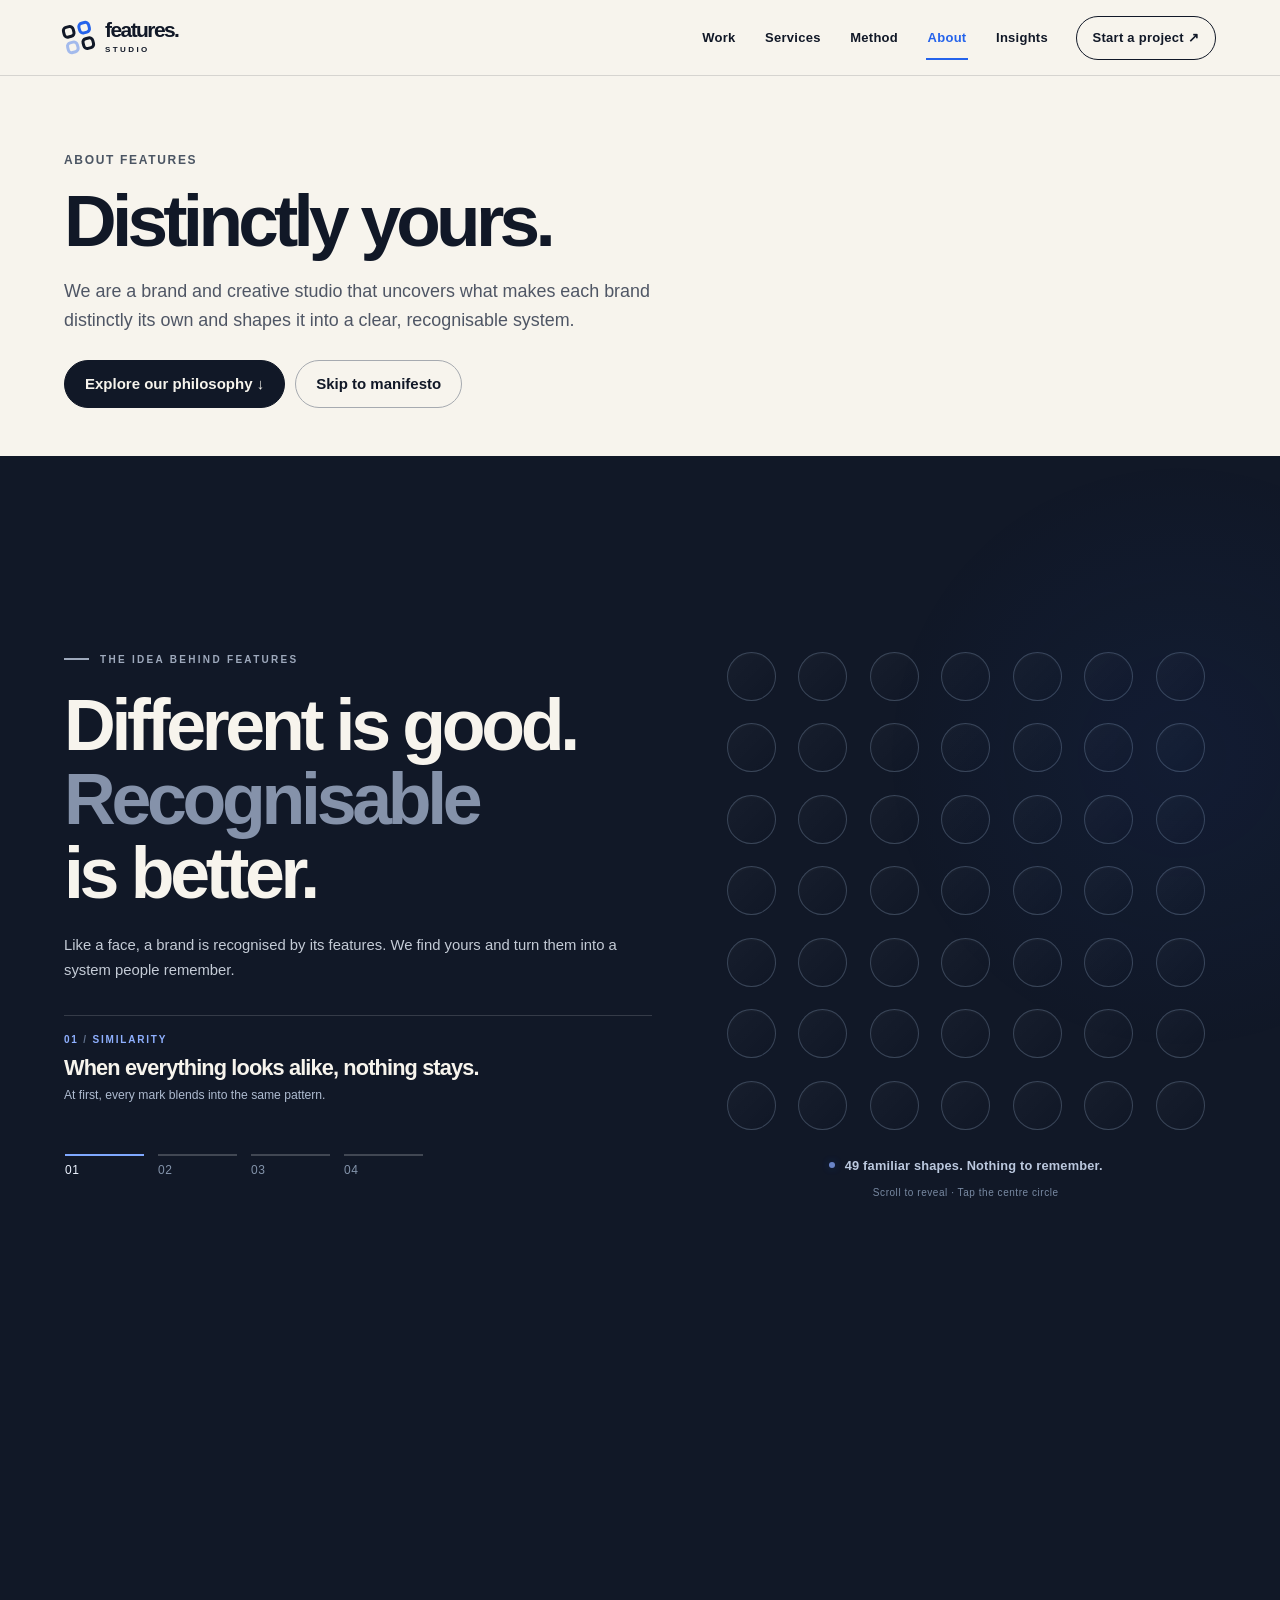
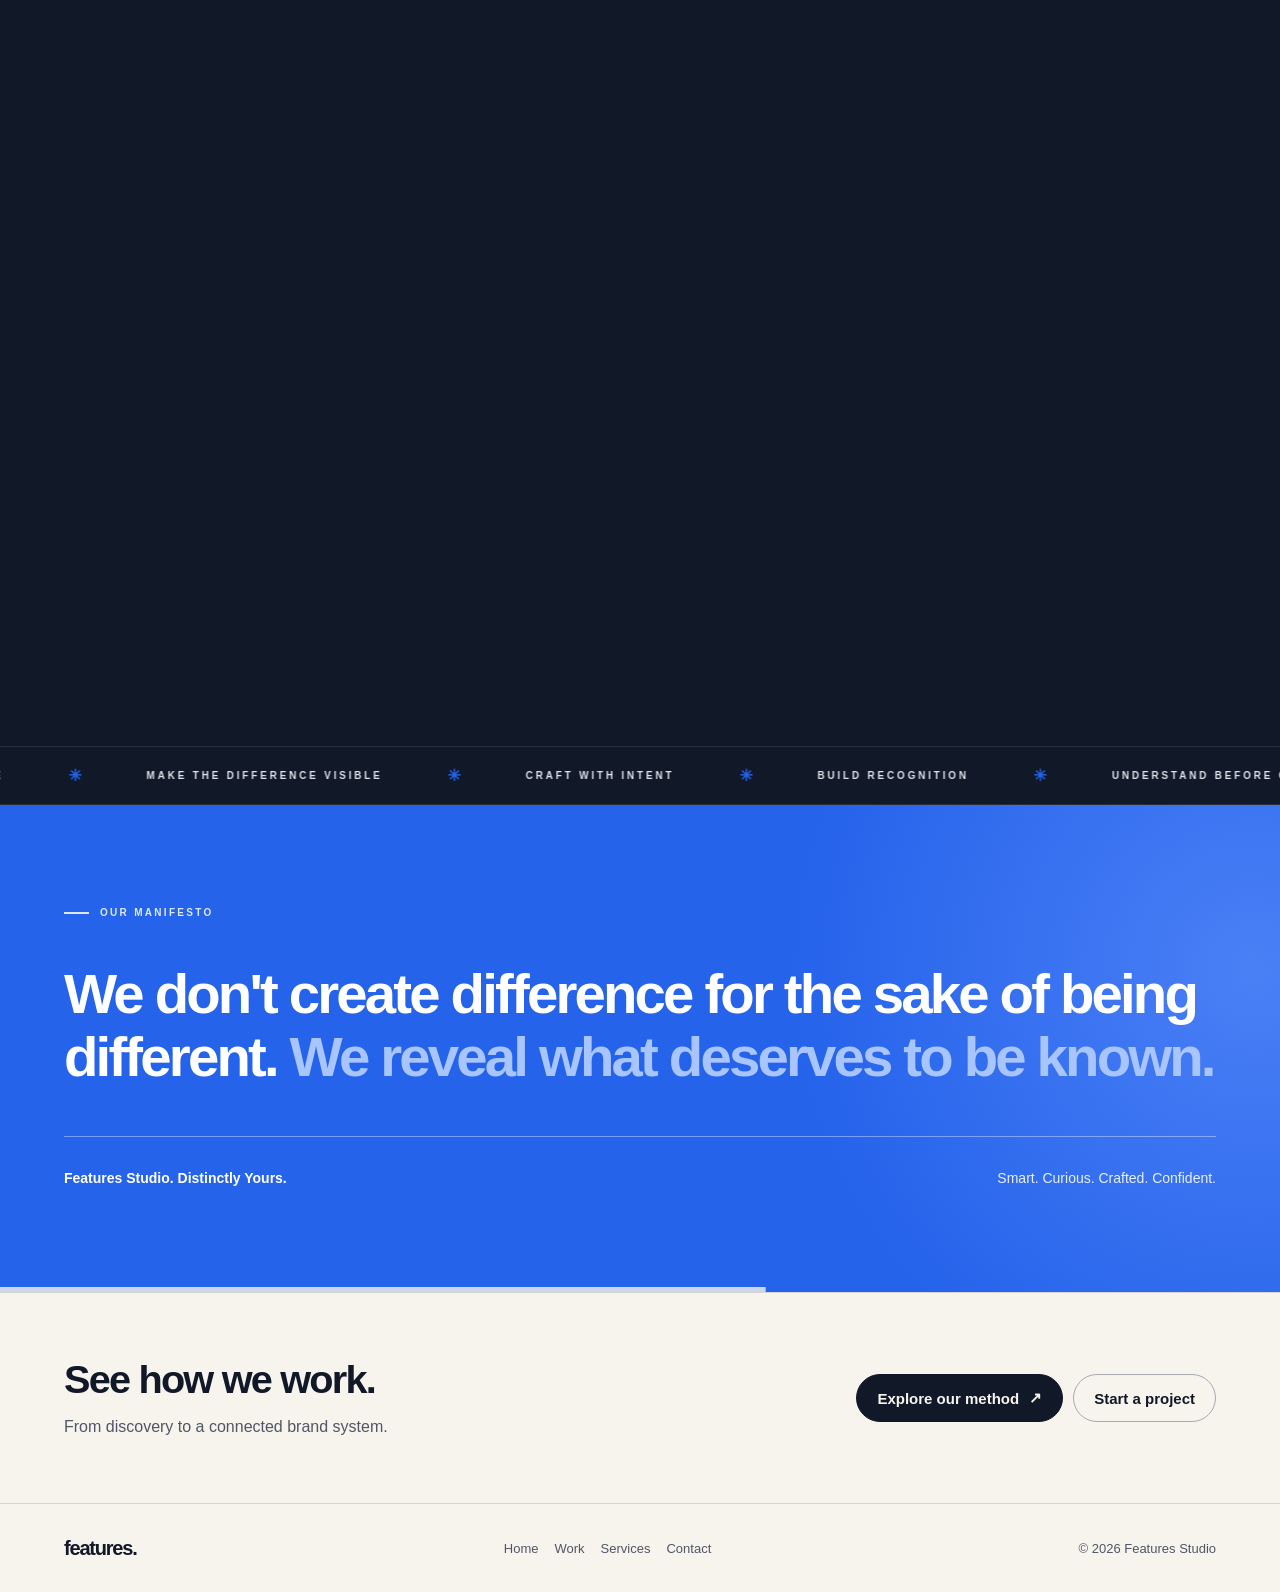
==== commit fadad5d1: "V11: improve UX hierarchy and next steps — about.html" ====
--- a/about.html
+++ b/about.html
@@ -1,5 +1,5 @@
 <!DOCTYPE html>
-<html lang="en"><head><meta charset="UTF-8"><meta name="viewport" content="width=device-width, initial-scale=1"><meta name="theme-color" content="#F7F4ED"><meta name="description" content="What makes a brand recognisable: the Features Studio philosophy."><title>About — Features Studio</title><link rel="stylesheet" href="studio-v10.css"><script>document.documentElement.classList.add('has-js')</script></head><body class="inner-page"><a class="a11y-skip" href="#main">Skip to content</a>
+<html lang="en"><head><meta charset="UTF-8"><meta name="viewport" content="width=device-width, initial-scale=1"><meta name="theme-color" content="#F7F4ED"><meta name="description" content="What makes a brand recognisable: the Features Studio philosophy."><title>About — Features Studio</title><link rel="stylesheet" href="studio-v10.css"><link rel="stylesheet" href="studio-v11.css"><script>document.documentElement.classList.add('has-js')</script></head><body class="inner-page about-page"><a class="a11y-skip" href="#main">Skip to content</a>
   <header class="site-nav" id="topbar">
     <a class="brand" href="index.html" aria-label="Features Studio home">
       <span class="brand-icon" aria-hidden="true"><span></span><span></span><span></span><span></span></span>
@@ -8,7 +8,7 @@
     <nav class="nav-links" id="navlinks" aria-label="Main navigation"><a href="work.html">Work</a><a href="services.html">Services</a><a href="method.html">Method</a><a href="about.html" aria-current="page">About</a><a href="insights.html">Insights</a><a href="contact.html" class="nav-cta">Start a project ↗</a></nav>
     <button class="menu-button" id="menubtn" aria-label="Open navigation" aria-controls="navlinks" aria-expanded="false"><svg viewBox="0 0 24 24" fill="none" stroke="currentColor" stroke-width="1.8" stroke-linecap="round"><path d="M3 8h18M3 16h18"/></svg></button>
   </header>
-  <main id="main" class="site-content"><section class="idea idea-recognition" id="philosophy" aria-labelledby="idea-title" data-stage="0">
+  <main id="main" class="site-content" tabindex="-1"><section class="page-intro"><div class="wrap"><div class="page-kicker">About Features</div><h1>Distinctly yours.</h1><p>We are a brand and creative studio that uncovers what makes each brand distinctly its own and shapes it into a clear, recognisable system.</p><div class="intro-actions"><a class="action-primary" href="#philosophy">Explore our philosophy ↓</a><a class="action-secondary" href="#studio">Skip to manifesto</a></div></div></section><section class="idea idea-recognition" id="philosophy" aria-labelledby="idea-title" data-stage="0">
       <div class="idea-sticky">
         <div class="wrap idea-grid">
           <div class="idea-copy">
@@ -43,4 +43,4 @@
           </div>
         </div>
       </div>
-    </section><div class="ticker" aria-hidden="true"><div class="ticker-track"><span>Understand before create</span><b>✳</b><span>Make the difference visible</span><b>✳</b><span>Craft with intent</span><b>✳</b><span>Build recognition</span><b>✳</b><span>Understand before create</span><b>✳</b><span>Make the difference visible</span><b>✳</b><span>Craft with intent</span><b>✳</b><span>Build recognition</span><b>✳</b></div></div><section class="manifesto" id="studio" aria-labelledby="manifesto-title"><div class="wrap reveal"><div class="overline">Our manifesto</div><h2 id="manifesto-title">We don't create difference for the sake of being different. <em>We reveal what deserves to be known.</em></h2><div class="manifesto-foot"><strong>Features Studio. Distinctly Yours.</strong><span>Smart. Curious. Crafted. Confident.</span></div></div></section></main><footer class="page-footer"><a href="index.html" aria-label="Features Studio home">features.</a><nav aria-label="Footer navigation"><a href="index.html">Home</a><a href="work.html">Work</a><a href="contact.html">Start a project</a></nav><span>© <span id="year"></span> Features Studio</span></footer><script src="studio-v10.js" defer></script></body></html>+    </section><div class="ticker" aria-hidden="true"><div class="ticker-track"><span>Understand before create</span><b>✳</b><span>Make the difference visible</span><b>✳</b><span>Craft with intent</span><b>✳</b><span>Build recognition</span><b>✳</b><span>Understand before create</span><b>✳</b><span>Make the difference visible</span><b>✳</b><span>Craft with intent</span><b>✳</b><span>Build recognition</span><b>✳</b></div></div><section class="manifesto" id="studio" aria-labelledby="manifesto-title"><div class="wrap reveal"><div class="overline">Our manifesto</div><h2 id="manifesto-title">We don't create difference for the sake of being different. <em>We reveal what deserves to be known.</em></h2><div class="manifesto-foot"><strong>Features Studio. Distinctly Yours.</strong><span>Smart. Curious. Crafted. Confident.</span></div></div></section><section class="next-section" aria-label="Next step"><div class="wrap next-layout"><div><h2>See how we work.</h2><p>From discovery to a connected brand system.</p></div><div class="next-actions"><a class="action-primary" href="method.html">Explore our method <span aria-hidden="true">↗</span></a><a class="action-secondary" href="contact.html">Start a project</a></div></div></section></main><footer class="page-footer"><a href="index.html" class="footer-brand" aria-label="Features Studio home">features.</a><nav aria-label="Footer navigation"><a href="index.html">Home</a><a href="work.html">Work</a><a href="services.html">Services</a><a href="contact.html">Contact</a></nav><span>© <span id="year"></span> Features Studio</span></footer><script src="studio-v11.js" defer></script></body></html>
--- a/studio-v10.css
+++ b/studio-v10.css
@@ -501,3 +501,15 @@
 .portal-link strong{font-size:17px}.portal-link small{font-size:10px}
 }
 @media(prefers-reduced-motion:reduce){.portal-link,.portal-arrow,.fusion-replay{transition:none!important}.portal-link:hover,.portal-link:focus-visible{transform:none}}
+
+/* Keep the fusion interaction available on compact portrait phones too. */
+@media(max-width:800px) and (orientation:portrait){
+  .portal-inner{display:grid;grid-template-columns:minmax(0,1fr)}
+  .portal-lead{display:contents}
+  .portal-lead>div:first-child{grid-row:1}
+  .portal-menu{grid-row:2}
+  .portal-visual{display:block;grid-row:3;margin-top:14px}
+  .portal-fusion{height:clamp(105px,17svh,145px)}
+  .portal-fusion .fusion-orb,.portal-fusion .fusion-result{width:clamp(75px,22vw,100px)}
+  .fusion-replay{min-height:40px;font-size:11px}
+}
--- a/studio-v11.css
+++ b/studio-v11.css
@@ -0,0 +1,52 @@
+
+/* V11 — visual hierarchy, accessible navigation and page-specific layouts */
+:root{--type-page:clamp(2.5rem,5.7vw,5rem);--type-section:clamp(1.8rem,3.1vw,3rem);--type-card:clamp(1.2rem,2vw,1.75rem);--body-size:1rem;--space-section:clamp(42px,6vw,90px);--content-max:1320px;--gutter:clamp(20px,5vw,80px);--nav-height:76px;--ink:#111827;--paper:#F7F4ED;--blue:#2563EB;--line:#11182724;--soft-ink:#4f5665}
+html{scroll-padding-top:calc(var(--nav-height) + 16px)}body{font-size:var(--body-size)}.wrap,.portal-inner{max-width:var(--content-max);width:100%}
+a:focus-visible,button:focus-visible,input:focus-visible,textarea:focus-visible{outline:3px solid var(--blue);outline-offset:4px}
+[id]{scroll-margin-top:0}
+.site-nav,.work-page .site-nav{height:var(--nav-height);position:fixed;z-index:50;top:0;left:0;right:0;display:flex;align-items:center;justify-content:space-between;padding:0 var(--gutter);gap:20px;background:#f7f4edf5;border-bottom:1px solid var(--line);backdrop-filter:blur(14px);transform:none!important}
+.site-nav .brand,.work-page .site-nav .brand{display:flex;align-items:center;gap:12px;white-space:nowrap}
+.site-nav .brand-icon{width:29px;height:29px;display:grid;grid-template-columns:repeat(2,1fr);gap:3px;transform:rotate(-15deg)}
+.site-nav .brand-icon span{border:3.5px solid var(--ink);border-radius:5px}.site-nav .brand-icon span:nth-child(2){border-color:var(--blue)}.site-nav .brand-icon span:nth-child(3){border-color:var(--blue);opacity:.4}
+.site-nav .brand-word{font-size:21px;font-weight:780;letter-spacing:-.075em;line-height:.9}.site-nav .brand-word small{display:block;font-size:8px;font-weight:650;letter-spacing:.3em;text-transform:uppercase;margin-top:6px}
+.site-nav .nav-links,.work-page .site-nav .nav-links{display:flex;align-items:center;gap:clamp(12px,2vw,28px);flex-wrap:nowrap}
+.site-nav .nav-links a,.work-page .site-nav .nav-links a{display:flex;align-items:center;font-size:13px;font-weight:650;min-height:44px;padding:0 2px;white-space:nowrap;border:0;border-radius:0}
+.site-nav .nav-links a[aria-current="page"]{color:var(--blue);box-shadow:inset 0 -2px var(--blue)}
+.site-nav .nav-links .nav-cta,.work-page .site-nav .nav-links .nav-cta{border:1px solid var(--ink);border-radius:30px;padding:0 16px}
+.site-nav .nav-links .nav-cta:hover{background:var(--ink);color:var(--paper)}
+.site-nav .menu-button{display:none;align-items:center;justify-content:center;width:48px;height:48px;background:transparent;border:0;color:var(--ink);flex:none}.site-nav .menu-button svg{width:25px;height:25px}
+.site-content,.work-page main{padding-top:var(--nav-height)}
+.a11y-skip{position:fixed;top:-100px;left:15px;z-index:100;color:white;background:var(--ink);padding:12px}.a11y-skip:focus{top:12px}
+.page-kicker{font-size:.75rem;font-weight:750;letter-spacing:.14em;text-transform:uppercase;color:#4b5563;margin:0 0 16px}
+.page-intro{padding:var(--space-section) 0 48px}.page-intro h1,.services-head h1,.method-top h1,.thinking h1,.contact h1{font-size:var(--type-page);font-weight:670;letter-spacing:-.065em;line-height:1.04;margin:0;max-width:18ch;text-wrap:balance}
+.page-intro p,.services-head p,.method-top p,.thinking .section-header p{font-size:clamp(1rem,1.4vw,1.25rem);line-height:1.65;color:var(--soft-ink);max-width:60ch;margin:18px 0 0}
+.intro-actions,.next-actions{display:flex;align-items:center;gap:10px;flex-wrap:wrap;margin-top:24px}
+.action-primary,.action-secondary{display:inline-flex;justify-content:center;align-items:center;gap:10px;border:1px solid var(--ink);padding:10px 20px;min-height:48px;border-radius:30px;font-size:.9375rem;font-weight:650;transition:background .2s,color .2s,border-color .2s}
+.action-primary{background:var(--ink);color:var(--paper)}.action-primary:hover{background:var(--blue);border-color:var(--blue)}.action-secondary{background:transparent;color:var(--ink);border-color:#a6aab0}.action-secondary:hover{border-color:var(--blue);color:var(--blue)}
+.next-section{border-top:1px solid var(--line);padding:clamp(34px,5vw,64px) 0;background:var(--paper)}.next-layout{display:grid;grid-template-columns:1fr auto;gap:28px;align-items:center}.next-section h2,.experience-lead h2{font-size:var(--type-section);line-height:1.12;letter-spacing:-.045em;margin:0;font-weight:650}.next-section p,.experience-lead p{font-size:1rem;color:var(--soft-ink);line-height:1.6;margin:12px 0 0;max-width:60ch}.next-actions{margin:0}
+.page-footer{font-size:13px;padding-block:24px}.footer-brand{font-weight:750;font-size:20px;letter-spacing:-.06em;color:var(--ink)}.page-footer a{min-height:40px;display:inline-flex;align-items:center}
+.home-page .portal{min-height:calc(100svh - var(--nav-height));padding:clamp(26px,5vw,66px) 0}.home-page .portal-inner{display:grid;grid-template-columns:minmax(0,1.2fr) minmax(0,.8fr);gap:clamp(20px,3vw,40px);align-items:center}
+.home-page .portal-lead{display:block;grid-column:1;grid-row:1}.home-page .portal h1{font-size:clamp(2.45rem,5vw,4.75rem);line-height:1.04;letter-spacing:-.07em}.home-page .portal-kicker{font-size:.75rem;letter-spacing:.1em;color:#4b5563}.home-page .portal-intro{font-size:1rem;line-height:1.6}
+.home-page .portal-menu{grid-column:1/-1;grid-row:2;margin:0;gap:10px}.home-page .portal-visual{display:block;grid-column:2;grid-row:1;margin:0}.portal-link{min-height:100px;padding:18px 20px;border-radius:12px}.portal-link strong{font-size:var(--type-card)}.portal-link small{font-size:.875rem}.fusion-replay{min-height:44px;font-size:.875rem}
+.services,.method,.thinking,.contact{padding-block:var(--space-section)!important}.services-head,.method-top,.thinking .section-header{display:block;margin-bottom:clamp(28px,4vw,48px)}.services-head p,.method-top p,.thinking .section-header p{max-width:64ch}
+.service-list{display:grid;grid-template-columns:repeat(2,minmax(0,1fr));gap:14px;border:0}
+.service,.service:hover{display:grid;grid-template-columns:1fr;gap:12px;align-content:start;padding:24px!important;border:1px solid var(--line);border-radius:12px;background:#ffffff35;min-height:0}
+.service .s-num{font-size:.75rem;color:#4b5563;font-weight:650}.service h2,.thought h2,.stage h2{font-size:var(--type-card);font-weight:650;line-height:1.2;letter-spacing:-.035em;margin:0}.service p,.thought p,.stage p{font-size:1rem;line-height:1.65;color:var(--soft-ink);max-width:none;margin:0}.service-fit{font-size:.875rem;color:#4b5563;line-height:1.5;border-top:1px solid var(--line);padding-top:12px}
+.method .stages{margin-top:36px;grid-template-columns:repeat(5,minmax(0,1fr));gap:12px}.method .stage{min-height:0;padding:24px 12px 20px 0}.method .stage h2{margin:18px 0 10px}.method .stage .num{font-size:.875rem}.method-note{font-size:.875rem;line-height:1.6;margin-top:26px;padding-top:20px}.experience-lead{padding:48px 0;background:var(--paper)}.experience-lead .action-secondary{margin-top:18px}
+.about-page .manifesto h2{font-size:clamp(2rem,4.4vw,4rem);line-height:1.12;letter-spacing:-.05em}.about-page .manifesto-foot{font-size:.875rem}.idea-recognition .idea-copy h2,.story-panel h2{letter-spacing:-.06em}
+.recognition-step{min-height:32px;justify-content:center;font-size:12px}.recognition-step:focus-visible,.recognition-dot:focus-visible{outline-color:#dbeafe}
+.thinking-grid{gap:16px}.thought{padding:24px;border:1px solid var(--line);border-radius:12px;background:#ffffff35}.thought .thought-num{font-size:.75rem}.thought h2{margin:20px 0 14px}.thought h2 br{display:none}
+body.insights-page .thinking{min-height:0}.contact-content{grid-template-columns:minmax(0,.85fr) minmax(0,1fr);align-items:start;gap:clamp(28px,7vw,110px)}
+.contact .overline{font-size:.75rem}.contact h1{color:var(--paper)}.contact .contact-content>div>p{font-size:1.125rem;max-width:44ch;margin:20px 0;color:#d1d5db}
+.project-form{border:1px solid #ffffff35;border-radius:14px;padding:clamp(20px,3vw,34px);background:#ffffff08}.project-form h2{font-size:var(--type-card);font-weight:650;line-height:1.2;margin:0 0 10px}
+.project-form .preview-notice{font-size:.875rem;color:#d1d5db;max-width:none;line-height:1.5;margin:0 0 20px}.project-form label{font-size:.875rem;letter-spacing:0;text-transform:none;color:#edf1f8;margin:17px 0 7px;font-weight:600}.project-form .optional{font-weight:400;color:#c5cfdf}.project-form input,.project-form textarea{font-size:1rem;min-height:48px;padding:11px 12px;border:1px solid #9ba9bd;border-radius:6px;background:#ffffff09}.project-form input::placeholder,.project-form textarea::placeholder{color:#b4bfce}.project-form textarea{min-height:112px}.project-form .form-note{font-size:.875rem;color:#d1d5db;margin:15px 0 12px}.project-form button{width:100%;min-height:48px;font-size:.9375rem}.contact a:focus-visible,.contact button:focus-visible,.contact input:focus-visible,.contact textarea:focus-visible{outline-color:#f7f4ed}
+.work-page .hero{padding:var(--space-section) 0 32px}.work-page .hero .overline{font-size:.75rem;letter-spacing:.14em;margin-bottom:16px;color:#4b5563}.work-page .hero h1{font-size:var(--type-page);line-height:1.04;letter-spacing:-.065em;transform:none;opacity:1}.work-page .hero-bottom{margin-top:18px}.work-page .hero-bottom p{font-size:1rem;line-height:1.65;max-width:60ch}.work-page .library-title{font-size:var(--type-section);letter-spacing:-.045em;margin:0 0 20px}.work-page .tools{padding:15px 0;margin-bottom:24px}.work-page .tools .eyebrow{font-size:.875rem;text-transform:none;letter-spacing:0}.work-page .tab{font-size:.875rem;min-height:44px}.work-page .grid{gap:28px 20px;padding-bottom:var(--space-section)}.work-page .project-info h3{font-size:var(--type-card);line-height:1.22;letter-spacing:-.035em}.work-page .project-info p{font-size:.875rem}.work-page .foot{padding:48px var(--gutter) 28px}.work-page .foot h2{font-size:var(--type-section);letter-spacing:-.045em}.work-page .foot-top{margin-bottom:36px!important}.work-page .foot p{font-size:.875rem}.work-page .foot-bottom{font-size:.875rem}.work-page .foot a{min-height:44px}.work-page .portfolio-card[hidden]{display:none!important}
+@media(max-width:850px){
+:root{--nav-height:68px;--type-page:clamp(2.35rem,8vw,3.75rem);--type-section:clamp(1.65rem,5.8vw,2.35rem);--type-card:clamp(1.15rem,4.4vw,1.45rem)}
+.site-nav .menu-button{display:flex}.site-nav .nav-links,.work-page .site-nav .nav-links{display:none;position:absolute;top:100%;left:0;right:0;flex-direction:column;align-items:stretch;gap:2px;background:var(--paper);padding:12px var(--gutter) 20px;box-shadow:0 15px 30px #11182716;max-height:calc(100svh - var(--nav-height));overflow:auto;border-bottom:1px solid var(--line)}.site-nav .nav-links.open,.work-page .site-nav .nav-links.open{display:flex}.site-nav .nav-links a,.work-page .site-nav .nav-links a{font-size:1rem;min-height:48px;padding:0 8px}.site-nav .nav-links .nav-cta,.work-page .site-nav .nav-links .nav-cta{justify-content:center;margin:4px 0 0}
+.home-page .portal-inner{grid-template-columns:1fr;gap:18px}.home-page .portal-lead{grid-column:1;grid-row:1}.home-page .portal-menu{grid-column:1;grid-row:2;grid-template-columns:repeat(2,minmax(0,1fr));gap:8px}.home-page .portal-visual{grid-column:1;grid-row:3}.home-page .portal h1{font-size:var(--type-page)}.portal-link{min-height:86px;padding:13px 12px}.portal-link small{font-size:.8125rem}.portal-fusion{height:clamp(110px,23vw,170px)}.portal-fusion .fusion-orb,.portal-fusion .fusion-result{width:clamp(75px,20vw,110px)}
+.next-layout,.contact-content{grid-template-columns:1fr;gap:22px}.service-list,.thinking-grid{grid-template-columns:1fr}.service,.thought{padding:20px!important}.method .stages{grid-template-columns:repeat(2,minmax(0,1fr));gap:8px}.method .stage{padding:20px 10px 14px 0}.method-note{flex-wrap:wrap}.contact-content>div{max-width:none}.project-form{max-width:none}.work-page .hero-bottom{align-items:start}.work-page .foot .foot-top{display:grid;gap:20px}.work-page .foot p{margin-top:12px}
+}
+@media(max-width:360px){.portal-link{grid-template-columns:1fr;gap:4px}.portal-arrow{display:none}.portal-link strong{overflow-wrap:anywhere}.next-actions a{width:100%}}
+@media(max-height:540px) and (orientation:landscape){:root{--nav-height:56px;--type-page:clamp(2rem,5.4vw,3rem)}.home-page .portal-inner{grid-template-columns:1.2fr .8fr;gap:12px}.home-page .portal-lead{grid-column:1;grid-row:1}.home-page .portal-visual{grid-column:2;grid-row:1}.home-page .portal-menu{grid-column:1/-1;grid-row:2;grid-template-columns:repeat(3,minmax(0,1fr));gap:6px}.home-page .portal{padding:16px 0}.portal-link{min-height:58px;padding:8px 12px}.portal-link strong{font-size:1.1rem}.portal-link small{font-size:.75rem}.portal-fusion{height:100px}.home-page .portal-intro{font-size:.875rem;margin-top:8px}.fusion-replay{min-height:40px;font-size:.8125rem}}
+@media(prefers-reduced-motion:reduce){.action-primary,.action-secondary,.portal-link,.portal-arrow{transition:none!important}}
